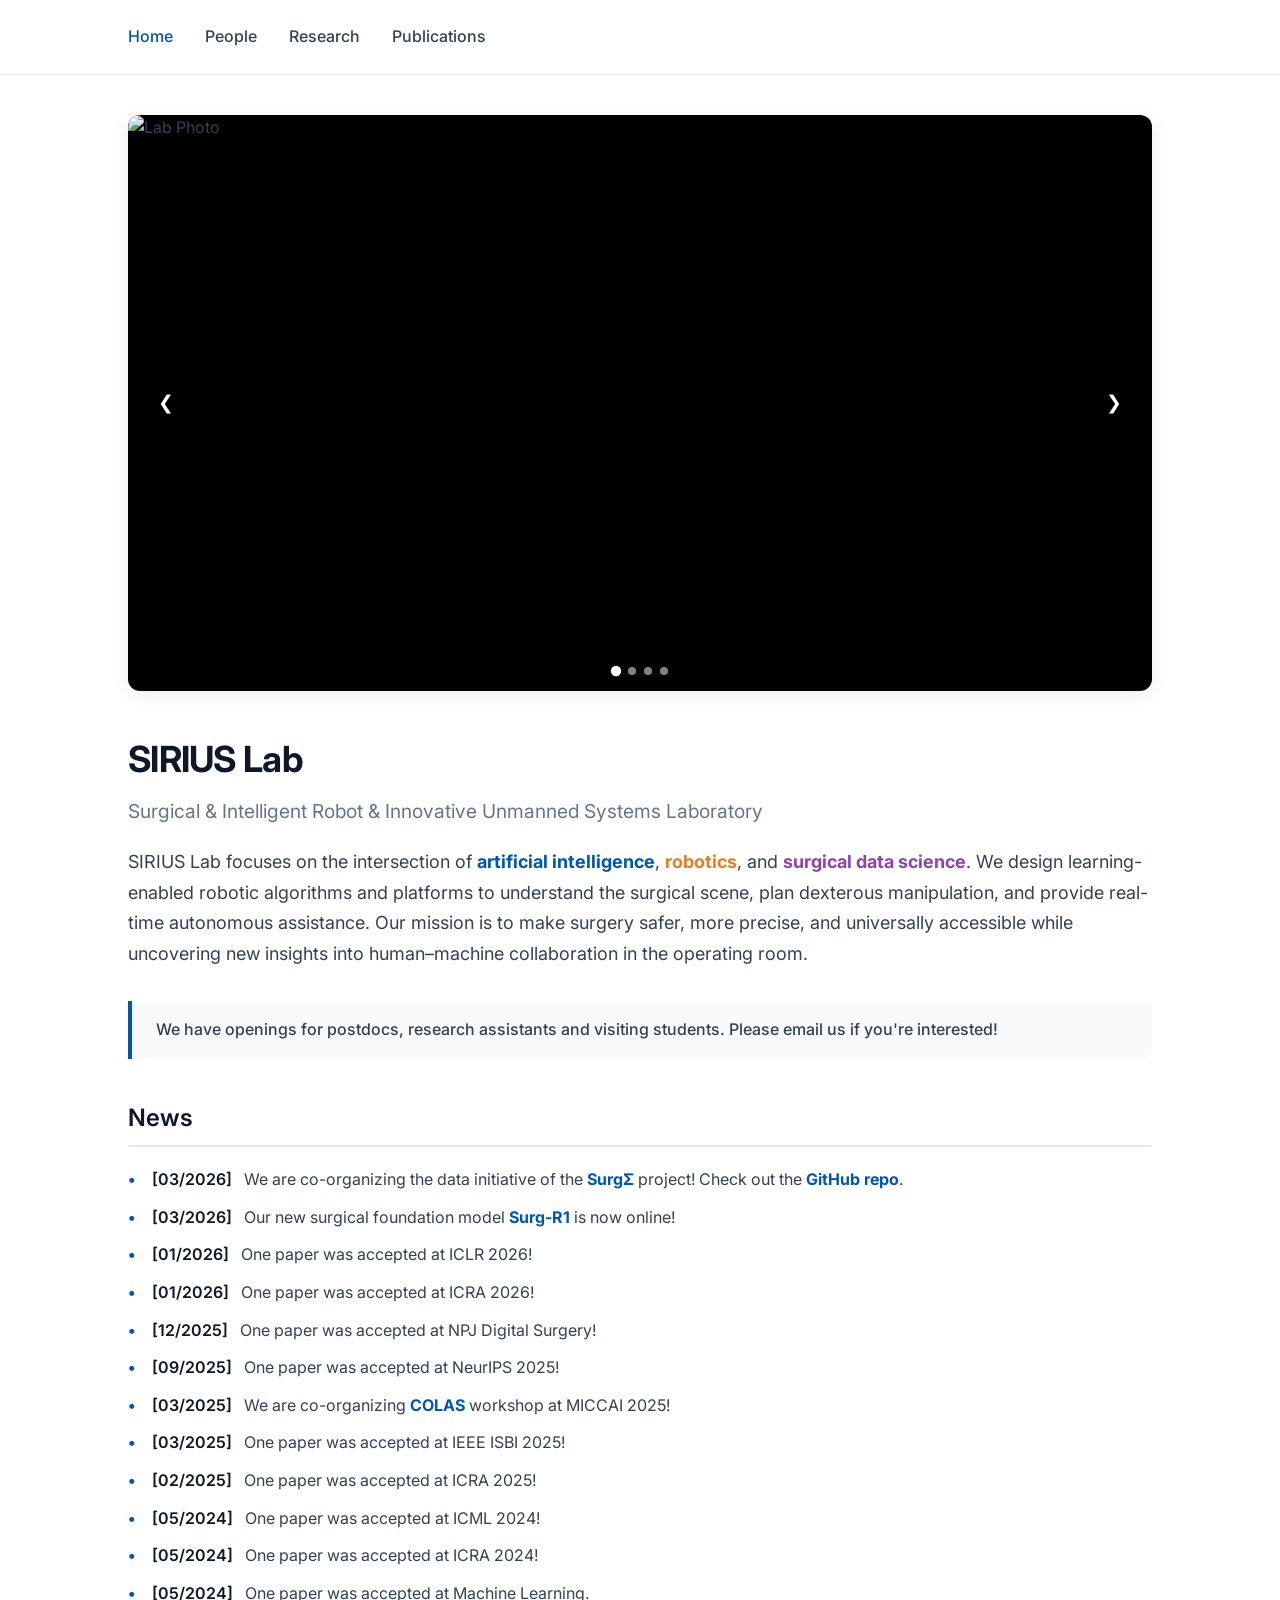
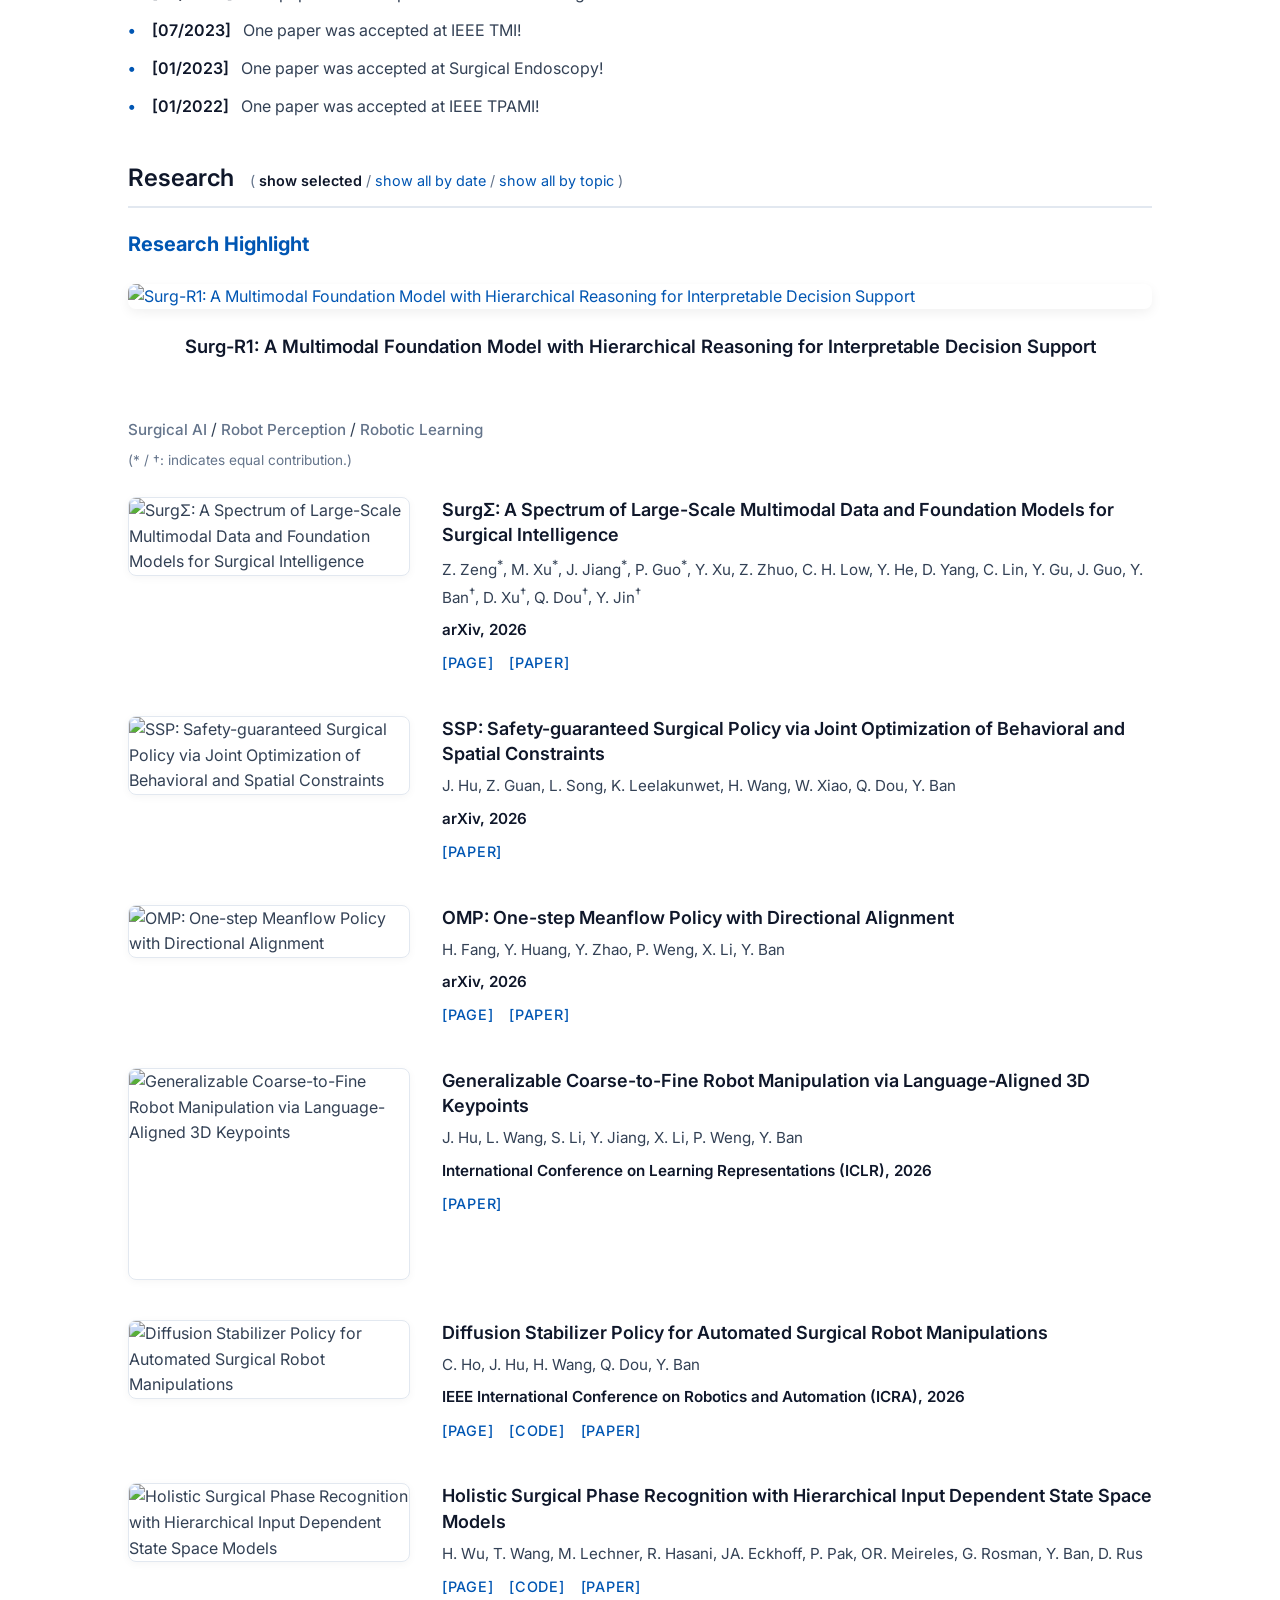
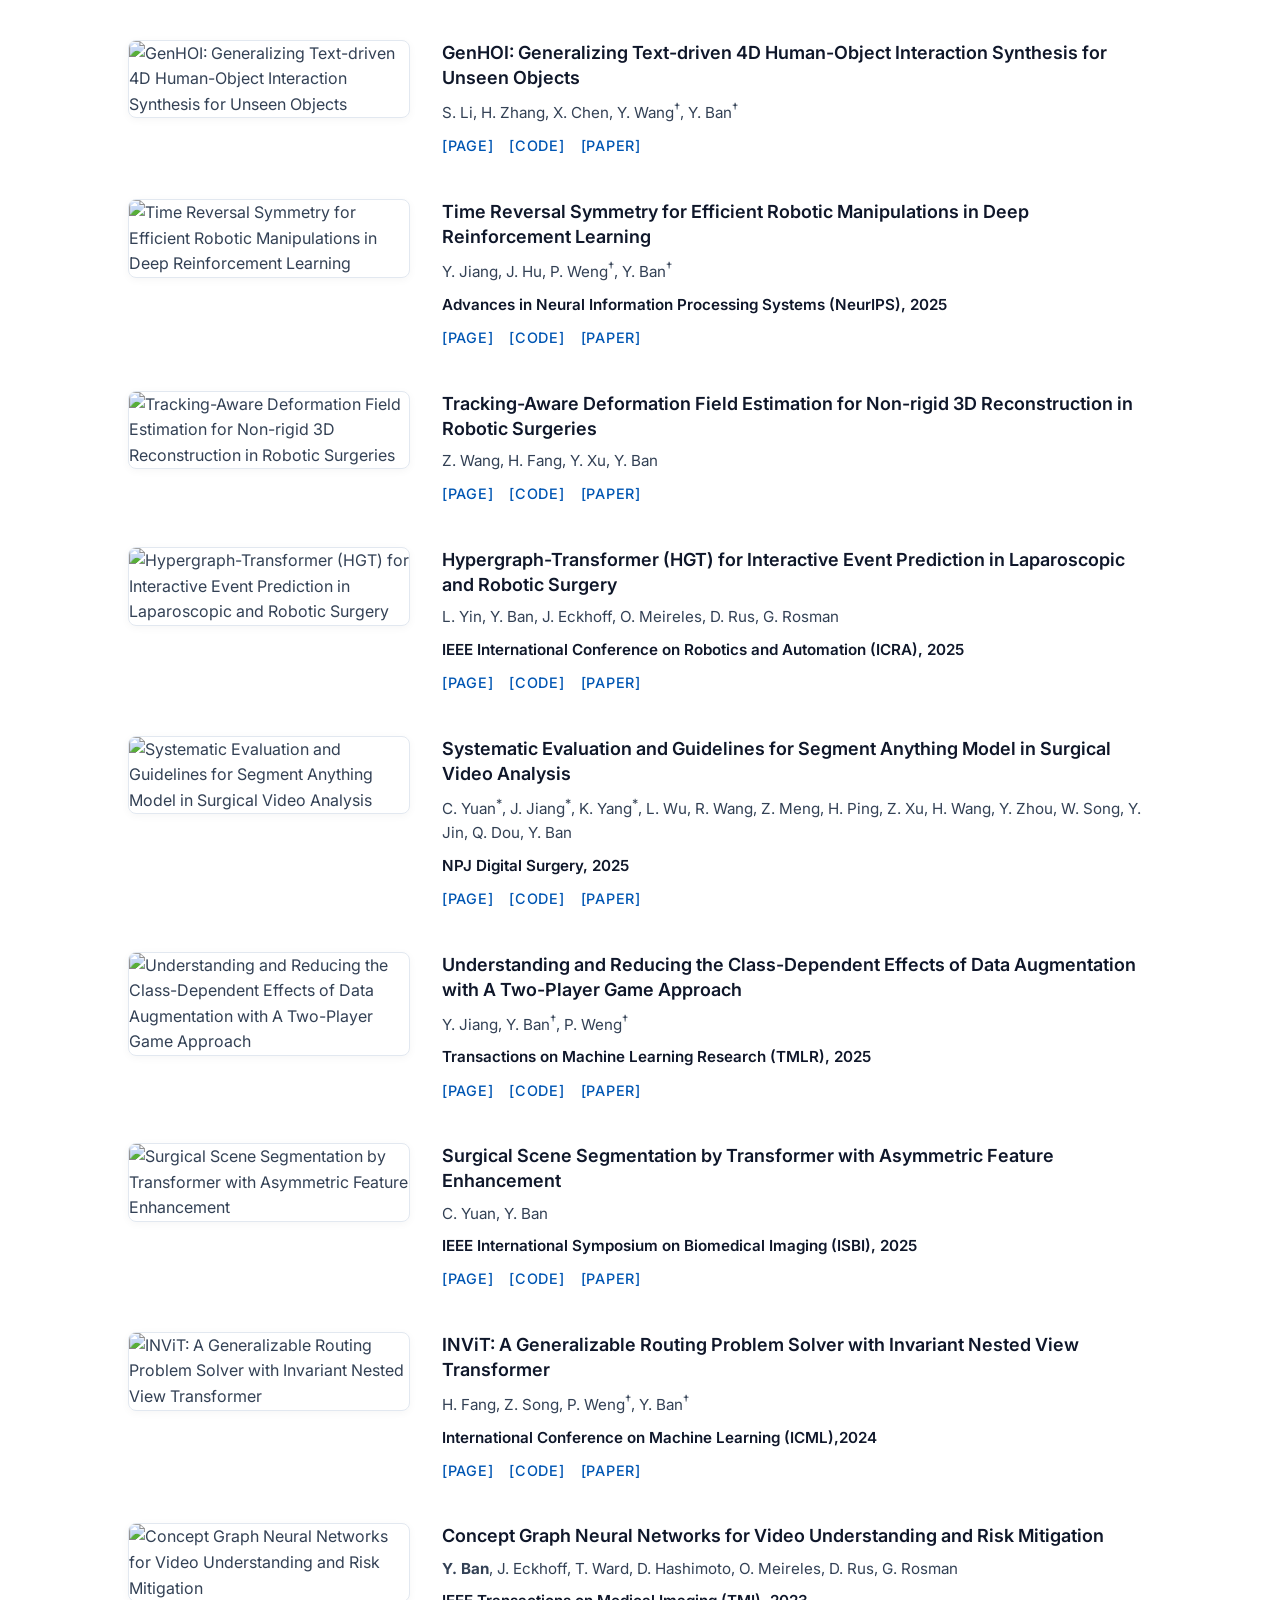
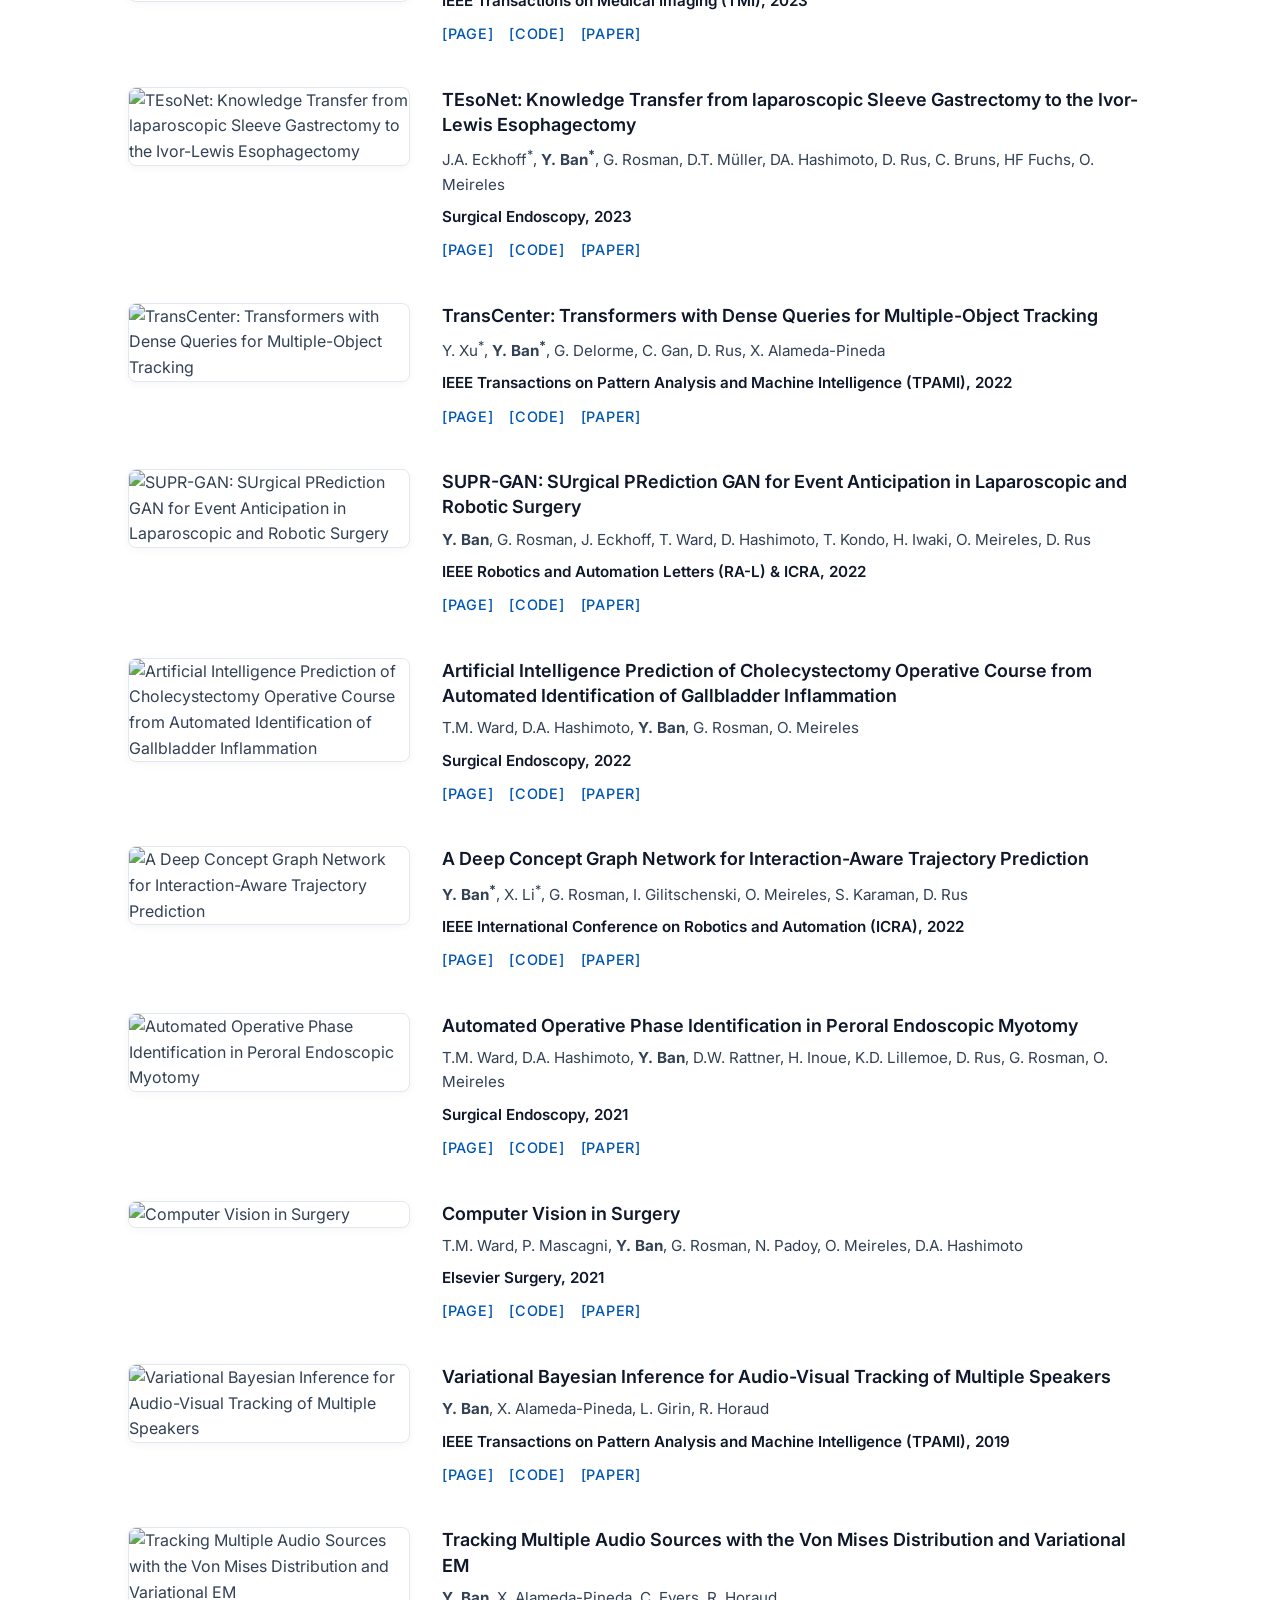
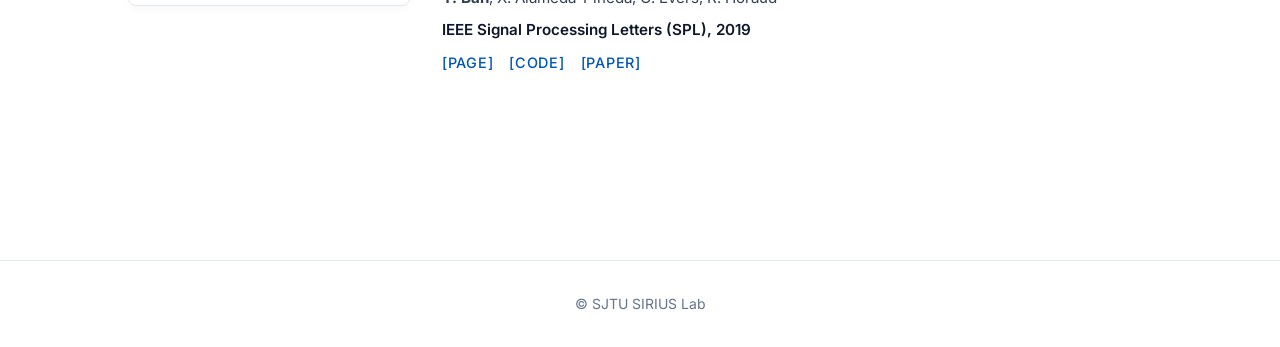
==== index.html @ ae8a336f "Make research page more mobile-friendly Made-with: Cursor" ====
<!doctype html>
<html lang="en">

<head>
  <meta charset="UTF-8" />
  <title>SIRIUS Lab website</title>
  <meta name="viewport" content="width=device-width, initial-scale=1.0" />
  <link rel="icon" type="image/png" href="images/lab_logo.png" />
  <link rel="stylesheet" href="styles.css" />
</head>

<body>
  <nav>
    <div class="nav-container">
      <a href="index.html" class="active">Home</a>
      <a href="people.html">People</a>
      <a href="index.html#research">Research</a>
      <a href="publications.html">Publications</a>
    </div>
  </nav>
  <div class="container" id="home">
    <div class="photo-player">
      <img id="carousel-img" src="images/photo_gallery/lab_photo.png" alt="Lab Photo" />
      <button class="carousel-btn prev" onclick="prevPhoto()" aria-label="Previous photo">&#10094;</button>
      <button class="carousel-btn next" onclick="nextPhoto(true)" aria-label="Next photo">&#10095;</button>
      <div class="carousel-dots" id="carousel-dots"></div>
    </div>
    <h1>SIRIUS Lab</h1>
    <h2 style="margin-top: 0; border: none; font-size: 1.2rem; color: var(--text-muted); font-weight: 400; padding-bottom: 0;">Surgical & Intelligent Robot & Innovative Unmanned Systems Laboratory</h2>
    <div class="lab-desc">
      SIRIUS Lab focuses on the intersection of <b style="color:var(--primary-color);">artificial intelligence</b>, <b
        style="color:#e67e22;">robotics</b>, and <b style="color:#8e44ad;">surgical data science</b>. We design
      learning-enabled robotic algorithms and platforms to understand the surgical scene, plan dexterous manipulation,
      and provide real-time autonomous assistance. Our mission is to make surgery safer, more precise, and universally
      accessible while uncovering new insights into human–machine collaboration in the operating room.
    </div>
    <div class="hiring">
      We have openings for postdocs, research assistants and visiting students. Please email us if you're interested!
    </div>

    <div class="section">
      <h2>News</h2>
      <ul class="news-list">
        <li><span class="highlight">[03/2026]</span> We are co-organizing the data initiative of the <a href="https://surgsigma.github.io" target="_blank" style="font-weight: bold;">SurgΣ</a> project! Check out the <a href="https://github.com/SurgSigma/SurgSigma" target="_blank" style="font-weight: bold;">GitHub repo</a>.</li>
        <li><span class="highlight">[03/2026]</span> Our new surgical foundation model <a href="https://jianjiang1995.github.io/Surg-R1/" target="_blank" style="font-weight: bold;">Surg-R1</a> is now online!</li>
        <li><span class="highlight">[01/2026]</span> One paper was accepted at ICLR 2026!</li>
        <li><span class="highlight">[01/2026]</span> One paper was accepted at ICRA 2026!</li>
        <li><span class="highlight">[12/2025]</span> One paper was accepted at NPJ Digital Surgery!</li>
        <li><span class="highlight">[09/2025]</span> One paper was accepted at NeurIPS 2025!</li>
        <li><span class="highlight">[03/2025]</span> We are co-organizing <a
            href="https://sites.google.com/view/miccai-2025-colas/home" target="_blank"
            style="font-weight: bold;">COLAS</a> workshop at MICCAI 2025!</li>
        <li><span class="highlight">[03/2025]</span> One paper was accepted at IEEE ISBI 2025!</li>
        <li><span class="highlight">[02/2025]</span> One paper was accepted at ICRA 2025!</li>
        <li><span class="highlight">[05/2024]</span> One paper was accepted at ICML 2024!</li>
        <li><span class="highlight">[05/2024]</span> One paper was accepted at ICRA 2024!</li>
        <li><span class="highlight">[05/2024]</span> One paper was accepted at Machine Learning.</li>
        <li><span class="highlight">[07/2023]</span> One paper was accepted at IEEE TMI!</li>
        <li><span class="highlight">[01/2023]</span> One paper was accepted at Surgical Endoscopy!</li>
        <li><span class="highlight">[01/2022]</span> One paper was accepted at IEEE TPAMI!</li>
      </ul>
    </div>

    <div class="section">
      <h2 id="research">Research <span class="research-filters" style="font-size: 0.6em; font-weight: 400; color: var(--text-muted); margin-left: 10px;">( <span id="show-selected"
            style="color: var(--text-heading); font-weight: 600; cursor: pointer;">show selected</span> / <span id="show-by-date"
            style="color: var(--primary-color); cursor: pointer;">show all by date</span> / <span id="show-by-topic"
            style="color: var(--primary-color); cursor: pointer;">show all by topic</span> )</span></h2>
      
      <div class="research-highlight" style="margin-bottom: 3.5rem;">
        <h3 style="font-size: 1.25rem; color: var(--primary-color); margin-bottom: 1.5rem;">
          Research Highlight
        </h3>
        <a href="https://jianjiang1995.github.io/Surg-R1/" target="_blank" style="display: block; text-decoration: none;">
          <img src="images/publications/SurgR1.png" alt="Surg-R1: A Multimodal Foundation Model with Hierarchical Reasoning for Interpretable Decision Support" style="width: 100%; height: auto; border-radius: 8px; box-shadow: 0 4px 12px rgba(0,0,0,0.06); margin-bottom: 1.5rem; display: block; transition: transform 0.2s ease, box-shadow 0.2s ease;" onmouseover="this.style.transform='translateY(-2px)'; this.style.boxShadow='0 6px 16px rgba(0,0,0,0.1)';" onmouseout="this.style.transform='translateY(0)'; this.style.boxShadow='0 4px 12px rgba(0,0,0,0.06)';">
          <div style="text-align: center; font-weight: 600; color: var(--text-heading); font-size: 1.15rem; line-height: 1.5; text-decoration: underline; text-decoration-color: transparent; transition: text-decoration-color 0.2s ease;" onmouseover="this.style.textDecorationColor='var(--text-heading)'" onmouseout="this.style.textDecorationColor='transparent'">
            Surg-R1: A Multimodal Foundation Model with Hierarchical Reasoning for Interpretable Decision Support
          </div>
        </a>
      </div>

      <div style="margin-bottom: 1.5rem;">
        <span class="topics" data-topic="surgical-ai">Surgical AI</span> /
        <span class="topics" data-topic="robot-perception">Robot Perception</span> /
        <span class="topics" data-topic="robotic-learning">Robotic Learning</span>
        <br>
        <span style="color: var(--text-muted); font-size: 0.85rem; margin-top: 0.5rem; display: inline-block;">(* / †: indicates equal contribution.)</span>
      </div>
      <div id="publications-container">
        <div class="publication-item" data-topics="surgical-ai" data-date="2026">
          <img class="publication-img" src="images/publications/surgicalsigma.png"
            alt="SurgΣ: A Spectrum of Large-Scale Multimodal Data and Foundation Models for Surgical Intelligence">
          <div class="publication-info">
            <div class="pub-title">
              SurgΣ: A Spectrum of Large-Scale Multimodal Data and Foundation Models for Surgical Intelligence
            </div>
            <div class="pub-authors">
              Z. Zeng<sup>*</sup>, M. Xu<sup>*</sup>, J. Jiang<sup>*</sup>, P. Guo<sup>*</sup>, Y. Xu, Z. Zhuo, C. H. Low, Y. He, D. Yang, C. Lin, Y. Gu, J. Guo, Y. Ban<sup>†</sup>, D. Xu<sup>†</sup>, Q. Dou<sup>†</sup>, Y. Jin<sup>†</sup>
            </div>
            <div class="pub-links">
              <span class="pub-venue">arXiv, 2026</span>
              <a href="https://surgsigma.github.io" target="_blank">[page]</a><a href="https://arxiv.org/abs/2603.16822" target="_blank">[paper]</a>
            </div>
          </div>
        </div>
        <div class="publication-item" data-topics="robotic-learning surgical-ai" data-date="2026">
          <img class="publication-img" src="images/publications/ssp.gif"
            alt="SSP: Safety-guaranteed Surgical Policy via Joint Optimization of Behavioral and Spatial Constraints">
          <div class="publication-info">
            <div class="pub-title">
              SSP: Safety-guaranteed Surgical Policy via Joint Optimization of Behavioral and Spatial Constraints
            </div>
            <div class="pub-authors">
              J. Hu, Z. Guan, L. Song, K. Leelakunwet, H. Wang, W. Xiao, Q. Dou, Y. Ban
            </div>
            <div class="pub-links">
              <span class="pub-venue">arXiv, 2026</span>
              <a href="https://arxiv.org/abs/2603.07032" target="_blank">[paper]</a>
            </div>
          </div>
        </div>
        <div class="publication-item" data-topics="robotic-learning" data-date="2026">
          <img class="publication-img" src="images/publications/omp.png"
            alt="OMP: One-step Meanflow Policy with Directional Alignment">
          <div class="publication-info">
            <div class="pub-title">
              OMP: One-step Meanflow Policy with Directional Alignment
            </div>
            <div class="pub-authors">
              H. Fang, Y. Huang, Y. Zhao, P. Weng, X. Li, Y. Ban
            </div>
            <div class="pub-links">
              <span class="pub-venue">arXiv, 2026</span>
              <a href="https://kasumigaoka-utaha.github.io/OMP_web/" target="_blank">[page]</a><a href="https://arxiv.org/abs/2512.19347" target="_blank">[paper]</a>
            </div>
          </div>
        </div>
        <div class="publication-item" data-topics="robotic-learning" data-date="2026">
          <img class="publication-img" src="images/publications/clap.jpg" style="object-fit: cover; aspect-ratio: 4/3;"
            alt="Generalizable Coarse-to-Fine Robot Manipulation via Language-Aligned 3D Keypoints">
          <div class="publication-info">
            <div class="pub-title">
              Generalizable Coarse-to-Fine Robot Manipulation via Language-Aligned 3D Keypoints
            </div>
            <div class="pub-authors">
              J. Hu, L. Wang, S. Li, Y. Jiang, X. Li, P. Weng, Y. Ban
            </div>
            <div class="pub-links">
              <span class="pub-venue">International Conference on Learning Representations (ICLR), 2026</span>
              <a href="https://arxiv.org/abs/2509.23575" target="_blank">[paper]</a>
            </div>
          </div>
        </div>
        <div class="publication-item" data-topics="surgical-ai" data-date="2023">
          <img class="publication-img" src="images/publications/tmi2023.jpg"
            alt="Concept Graph Neural Networks for Video Understanding and Risk Mitigation">
          <div class="publication-info">
            <div class="pub-title">
              Concept Graph Neural Networks for Video Understanding and Risk Mitigation
            </div>
            <div class="pub-authors">
              <b>Y. Ban</b>, J. Eckhoff, T. Ward, D. Hashimoto, O. Meireles, D. Rus, G. Rosman
            </div>
            <div class="pub-links">
              <span class="pub-venue">IEEE Transactions on Medical Imaging (TMI), 2023</span>
              <a href="#">[page]</a><a href="#">[code]</a><a href="#">[paper]</a>
            </div>
          </div>
        </div>
        <div class="publication-item" data-topics="surgical-ai" data-date="2023">
          <img class="publication-img" src="images/publications/surgend2023.jpg"
            alt="TEsoNet: Knowledge Transfer from laparoscopic Sleeve Gastrectomy to the Ivor-Lewis Esophagectomy">
          <div class="publication-info">
            <div class="pub-title">
              TEsoNet: Knowledge Transfer from laparoscopic Sleeve Gastrectomy to the Ivor-Lewis Esophagectomy
            </div>
            <div class="pub-authors">
              J.A. Eckhoff<sup>*</sup>, <b>Y. Ban<sup>*</sup></b>, G. Rosman, D.T. Müller, DA. Hashimoto, D. Rus, C.
              Bruns, HF Fuchs, O. Meireles
            </div>
            <div class="pub-links">
              <span class="pub-venue">Surgical Endoscopy, 2023</span>
              <a href="#">[page]</a><a href="#">[code]</a><a href="#">[paper]</a>
            </div>
          </div>
        </div>
        <div class="publication-item" data-topics="robot-perception" data-date="2022">
          <img class="publication-img" src="images/publications/tpami2022.jpg"
            alt="TransCenter: Transformers with Dense Queries for Multiple-Object Tracking">
          <div class="publication-info">
            <div class="pub-title">
              TransCenter: Transformers with Dense Queries for Multiple-Object Tracking
            </div>
            <div class="pub-authors">
              Y. Xu<sup>*</sup>, <b>Y. Ban<sup>*</sup></b>, G. Delorme, C. Gan, D. Rus, X. Alameda-Pineda
            </div>
            <div class="pub-links">
              <span class="pub-venue">IEEE Transactions on Pattern Analysis and Machine Intelligence (TPAMI),
                2022</span>
              <a href="#">[page]</a><a href="#">[code]</a><a href="#">[paper]</a>
            </div>
          </div>
        </div>
        <div class="publication-item" data-topics="surgical-ai robotic-learning" data-date="2022">
          <img class="publication-img" src="images/publications/ral2022.jpg"
            alt="SUPR-GAN: SUrgical PRediction GAN for Event Anticipation in Laparoscopic and Robotic Surgery">
          <div class="publication-info">
            <div class="pub-title">
              SUPR-GAN: SUrgical PRediction GAN for Event Anticipation in Laparoscopic and Robotic Surgery
            </div>
            <div class="pub-authors">
              <b>Y. Ban</b>, G. Rosman, J. Eckhoff, T. Ward, D. Hashimoto, T. Kondo, H. Iwaki, O. Meireles, D. Rus
            </div>
            <div class="pub-links">
              <span class="pub-venue">IEEE Robotics and Automation Letters (RA-L) & ICRA, 2022</span>
              <a href="#">[page]</a><a href="#">[code]</a><a href="#">[paper]</a>
            </div>
          </div>
        </div>
        <div class="publication-item" data-topics="surgical-ai" data-date="2022">
          <img class="publication-img" src="images/publications/surgend2022.webp"
            alt="Artificial Intelligence Prediction of Cholecystectomy Operative Course from Automated Identification of Gallbladder Inflammation">
          <div class="publication-info">
            <div class="pub-title">
              Artificial Intelligence Prediction of Cholecystectomy Operative Course from Automated Identification of
              Gallbladder Inflammation
            </div>
            <div class="pub-authors">
              T.M. Ward, D.A. Hashimoto, <b>Y. Ban</b>, G. Rosman, O. Meireles
            </div>
            <div class="pub-links">
              <span class="pub-venue">Surgical Endoscopy, 2022</span>
              <a href="#">[page]</a><a href="#">[code]</a><a href="#">[paper]</a>
            </div>
          </div>
        </div>
        <div class="publication-item" data-topics="surgical-ai" data-date="2021">
          <img class="publication-img" src="images/publications/surgend2021.jpg"
            alt="Automated Operative Phase Identification in Peroral Endoscopic Myotomy">
          <div class="publication-info">
            <div class="pub-title">
              Automated Operative Phase Identification in Peroral Endoscopic Myotomy
            </div>
            <div class="pub-authors">
              T.M. Ward, D.A. Hashimoto, <b>Y. Ban</b>, D.W. Rattner, H. Inoue, K.D. Lillemoe, D. Rus, G. Rosman, O.
              Meireles
            </div>
            <div class="pub-links">
              <span class="pub-venue">Surgical Endoscopy, 2021</span>
              <a href="#">[page]</a><a href="#">[code]</a><a href="#">[paper]</a>
            </div>
          </div>
        </div>
        <div class="publication-item" data-topics="surgical-ai" data-date="2021">
          <img class="publication-img" src="images/publications/surgery2021.jpg" alt="Computer Vision in Surgery">
          <div class="publication-info">
            <div class="pub-title">
              Computer Vision in Surgery
            </div>
            <div class="pub-authors">
              T.M. Ward, P. Mascagni, <b>Y. Ban</b>, G. Rosman, N. Padoy, O. Meireles, D.A. Hashimoto
            </div>
            <div class="pub-links">
              <span class="pub-venue">Elsevier Surgery, 2021</span>
              <a href="#">[page]</a><a href="#">[code]</a><a href="#">[paper]</a>
            </div>
          </div>
        </div>
        <div class="publication-item" data-topics="robot-perception" data-date="2019">
          <img class="publication-img" src="images/publications/tpami2019.png"
            alt="Variational Bayesian Inference for Audio-Visual Tracking of Multiple Speakers">
          <div class="publication-info">
            <div class="pub-title">
              Variational Bayesian Inference for Audio-Visual Tracking of Multiple Speakers
            </div>
            <div class="pub-authors">
              <b>Y. Ban</b>, X. Alameda-Pineda, L. Girin, R. Horaud
            </div>
            <div class="pub-links">
              <span class="pub-venue">IEEE Transactions on Pattern Analysis and Machine Intelligence (TPAMI),
                2019</span>
              <a href="#">[page]</a><a href="#">[code]</a><a href="#">[paper]</a>
            </div>
          </div>
        </div>
        <div class="publication-item" data-topics="robot-perception" data-date="2019">
          <img class="publication-img" src="images/publications/spl2019.png"
            alt="Tracking Multiple Audio Sources with the Von Mises Distribution and Variational EM">
          <div class="publication-info">
            <div class="pub-title">
              Tracking Multiple Audio Sources with the Von Mises Distribution and Variational EM
            </div>
            <div class="pub-authors">
              <b>Y. Ban</b>, X. Alameda-Pineda, C. Evers, R. Horaud
            </div>
            <div class="pub-links">
              <span class="pub-venue">IEEE Signal Processing Letters (SPL), 2019</span>
              <a href="#">[page]</a><a href="#">[code]</a><a href="#">[paper]</a>
            </div>
          </div>
        </div>
        <div class="publication-item" data-topics="robot-perception" data-date="2022">
          <img class="publication-img" src="images/publications/icra2022.jpg"
            alt="A Deep Concept Graph Network for Interaction-Aware Trajectory Prediction">
          <div class="publication-info">
            <div class="pub-title">
              A Deep Concept Graph Network for Interaction-Aware Trajectory Prediction
            </div>
            <div class="pub-authors">
              <b>Y. Ban<sup>*</sup></b>, X. Li<sup>*</sup>, G. Rosman, I. Gilitschenski, O. Meireles, S. Karaman, D. Rus
            </div>
            <div class="pub-links">
              <span class="pub-venue">IEEE International Conference on Robotics and Automation (ICRA), 2022</span>
              <a href="#">[page]</a><a href="#">[code]</a><a href="#">[paper]</a>
            </div>
          </div>
        </div>
        <!-- 2025 Publications -->
        <div class="publication-item" data-topics="HOI-Synthesis" data-date="2025">
          <img class="publication-img" src="images/publications/HID-SSM.png"
            alt="Holistic Surgical Phase Recognition with Hierarchical Input Dependent State Space Models">
          <div class="publication-info">
            <div class="pub-title">Holistic Surgical Phase Recognition with Hierarchical Input Dependent State Space
              Models</div>
            <div class="pub-authors">H. Wu, T. Wang, M. Lechner, R. Hasani, JA. Eckhoff,
              P. Pak, OR. Meireles, G. Rosman, Y. Ban, D. Rus</div>
            <div class="pub-links">
              <span class="pub-venue"></span>
              <a href="https://william-hywu.github.io/HID-SSM/">[page]</a><a
                href="https://github.com/William-HYWu/Hierarchical-Input-Dependent-State-Space-Model">[code]</a><a
                href="https://arxiv.org/abs/2506.21330">[paper]</a>
            </div>
          </div>
        </div>
        <div class="publication-item" data-topics="HOI-Synthesis" data-date="2025">
          <img class="publication-img" src="images/publications/longvideo.gif"
            alt="GenHOI: Generalizing Text-driven 4D Human-Object Interaction Synthesis for Unseen Objects">
          <div class="publication-info">
            <div class="pub-title">GenHOI: Generalizing Text-driven 4D Human-Object Interaction Synthesis for Unseen
              Objects</div>
            <div class="pub-authors">S. Li, H. Zhang, X. Chen, Y. Wang<sup>†</sup>, Y. Ban<sup>†</sup></div>
            <div class="pub-links">
              <span class="pub-venue"></span>
              <a href="https://etach-qs.github.io/GenHOI_project/">[page]</a><a
                href="https://github.com/etach-qs/GenHOI">[code]</a><a
                href="https://arxiv.org/abs/2506.15483">[paper]</a>
            </div>
          </div>
        </div>
        <div class="publication-item" data-topics="robotic-learning" data-date="2025">
          <img class="publication-img" src="images/publications/time_reversal.gif"
            alt="Time Reversal Symmetry for Efficient Robotic Manipulations in Deep Reinforcement Learning">
          <div class="publication-info">
            <div class="pub-title">Time Reversal Symmetry for Efficient Robotic Manipulations in Deep Reinforcement
              Learning</div>
            <div class="pub-authors">Y. Jiang, J. Hu, P. Weng<sup>†</sup>, Y. Ban<sup>†</sup></div>
            <div class="pub-links">
              <span class="pub-venue">Advances in Neural Information Processing Systems (NeurIPS), 2025</span>
              <a href="#">[page]</a><a href="#">[code]</a><a href="https://arxiv.org/abs/2505.13925">[paper]</a>
            </div>
          </div>
        </div>
        <!--
        <div class="publication-item" data-topics="surgical-ai" data-date="2025">
          <img class="publication-img" src="images/publications/temporal_asymetry.png"
            alt="Temporal Propagation of Asymmetric Feature Pyramid for Surgical Scene Segmentation">
          <div class="publication-info">
            <div class="pub-title">Temporal Propagation of Asymmetric Feature Pyramid for Surgical Scene Segmentation
            </div>
            <div class="pub-authors">C. Yuan, Y. Ban</div>
            <div class="pub-links">
              <span class="pub-venue"></span>
              <a href="#">[page]</a><a href="#">[code]</a><a href="#">[paper]</a>
            </div>
          </div>
        </div>
        -->

        <div class="publication-item" data-topics="robot-perception" data-date="2025">
          <img class="publication-img" src="images/publications/3d_deform.gif"
            alt="Tracking-Aware Deformation Field Estimation for Non-rigid 3D Reconstruction in Robotic Surgeries">
          <div class="publication-info">
            <div class="pub-title">Tracking-Aware Deformation Field Estimation for Non-rigid 3D Reconstruction in
              Robotic Surgeries</div>
            <div class="pub-authors">Z. Wang, H. Fang, Y. Xu, Y. Ban</div>
            <div class="pub-links">
              <span class="pub-venue"></span>
              <a href="#">[page]</a><a href="#">[code]</a><a href="#">[paper]</a>
            </div>
          </div>
        </div>
        <div class="publication-item" data-topics="robotic-learning" data-date="2026">
          <img class="publication-img" src="images/publications/dsp_policy.gif"
            alt="Diffusion Stabilizer Policy for Automated Surgical Robot Manipulations">
          <div class="publication-info">
            <div class="pub-title">Diffusion Stabilizer Policy for Automated Surgical Robot Manipulations</div>
            <div class="pub-authors">C. Ho, J. Hu, H. Wang, Q. Dou, Y. Ban</div>
            <div class="pub-links">
              <span class="pub-venue">IEEE International Conference on Robotics and Automation (ICRA), 2026</span>
              <a href="#">[page]</a><a href="#">[code]</a><a href="#">[paper]</a>
            </div>
          </div>
        </div>
        <div class="publication-item" data-topics="surgical-ai" data-date="2025">
          <img class="publication-img" src="images/publications/hyper_prediction.png"
            alt="Hypergraph-Transformer (HGT) for Interactive Event Prediction in Laparoscopic and Robotic Surgery">
          <div class="publication-info">
            <div class="pub-title">Hypergraph-Transformer (HGT) for Interactive Event Prediction in Laparoscopic and
              Robotic Surgery</div>
            <div class="pub-authors">L. Yin, Y. Ban, J. Eckhoff, O. Meireles, D. Rus, G. Rosman</div>
            <div class="pub-links">
              <span class="pub-venue">IEEE International Conference on Robotics and Automation (ICRA), 2025</span>
              <a href="#">[page]</a><a href="#">[code]</a><a href="#">[paper]</a>
            </div>
          </div>
        </div>
        <!-- 2024 Publications -->
        <div class="publication-item" data-topics="surgical-ai" data-date="2025">
          <img class="publication-img" src="images/publications/sam2.jpg"
            alt="Systematic Evaluation and Guidelines for Segment Anything Model in Surgical Video Analysis">
          <div class="publication-info">
            <div class="pub-title">Systematic Evaluation and Guidelines for Segment Anything Model in Surgical Video Analysis</div>
            <div class="pub-authors">C. Yuan<sup>*</sup>, J. Jiang<sup>*</sup>, K. Yang<sup>*</sup>, L. Wu, R. Wang, Z.
              Meng, H. Ping, Z. Xu, H. Wang, Y. Zhou, W. Song, Y. Jin, Q. Dou, Y. Ban</div>
            <div class="pub-links">
              <span class="pub-venue">NPJ Digital Surgery, 2025</span>
              <a href="#">[page]</a><a href="#">[code]</a><a href="https://arxiv.org/abs/2501.00525">[paper]</a>
            </div>
          </div>
        </div>
        <div class="publication-item" data-topics="robotic-learning" data-date="2025">
          <img class="publication-img" src="images/publications/two_player.png"
            alt="Understanding and Reducing the Class-Dependent Effects of Data Augmentation with A Two-Player Game Approach">
          <div class="publication-info">
            <div class="pub-title">Understanding and Reducing the Class-Dependent Effects of Data Augmentation with A
              Two-Player Game Approach</div>
            <div class="pub-authors">Y. Jiang, Y. Ban<sup>†</sup>, P. Weng<sup>†</sup></div>
            <div class="pub-links">
              <span class="pub-venue">Transactions on Machine Learning Research (TMLR), 2025</span>
              <a href="https://jyp9961.github.io/CLAM_project_page/">[page]</a><a
                href="https://github.com/jyp9961/CLAM">[code]</a><a href="https://arxiv.org/abs/2407.03146">[paper]</a>
            </div>
          </div>
        </div>
        <div class="publication-item" data-topics="surgical-ai" data-date="2025">
          <img class="publication-img" src="images/publications/isbi25.png"
            alt="Surgical Scene Segmentation by Transformer with Asymmetric Feature Enhancement">
          <div class="publication-info">
            <div class="pub-title">Surgical Scene Segmentation by Transformer with Asymmetric Feature Enhancement</div>
            <div class="pub-authors">C. Yuan, Y. Ban</div>
            <div class="pub-links">
              <span class="pub-venue">IEEE International Symposium on Biomedical Imaging (ISBI), 2025</span>
              <a href="#">[page]</a><a href="#">[code]</a><a href="#">[paper]</a>
            </div>
          </div>
        </div>
        <div class="publication-item" data-topics="robot-perception" data-date="2024">
          <img class="publication-img" src="images/publications/icml2024.jpg"
            alt="INViT: A Generalizable Routing Problem Solver with Invariant Nested View Transformer">
          <div class="publication-info">
            <div class="pub-title">INViT: A Generalizable Routing Problem Solver with Invariant Nested View Transformer
            </div>
            <div class="pub-authors">H. Fang, Z. Song, P. Weng<sup>†</sup>, Y. Ban<sup>†</sup></div>
            <div class="pub-links">
              <span class="pub-venue">International Conference on Machine Learning (ICML),2024</span>
              <a href="#">[page]</a><a href="#">[code]</a><a href="#">[paper]</a>
            </div>
          </div>
        </div>
      </div>
    </div>
  </div>
  <footer>
    © SJTU SIRIUS Lab
  </footer>
  <script>
    // List your image paths here
    const photos = [
      "images/photo_gallery/lab_photo.png",
      "images/photo_gallery/group_20250809.jpg",
      "images/photo_gallery/CLAP-rolling.jpg",
      "images/photo_gallery/surgicalsigma.png"
    ];
    let currentPhoto = 0;
    let carouselInterval;

    function renderDots() {
      const dotsContainer = document.getElementById('carousel-dots');
      dotsContainer.innerHTML = '';
      photos.forEach((_, idx) => {
        const dot = document.createElement('div');
        dot.className = `dot ${idx === currentPhoto ? 'active' : ''}`;
        dot.onclick = () => {
          resetInterval();
          showPhoto(idx);
        };
        dotsContainer.appendChild(dot);
      });
    }

    function updateDots() {
      const dots = document.querySelectorAll('.dot');
      dots.forEach((dot, idx) => {
        dot.className = `dot ${idx === currentPhoto ? 'active' : ''}`;
      });
    }

    function showPhoto(idx) {
      const img = document.getElementById('carousel-img');
      img.style.opacity = 0;
      setTimeout(() => {
        currentPhoto = (idx + photos.length) % photos.length;
        img.src = photos[currentPhoto];
        img.style.opacity = 1;
        updateDots();
      }, 300); // Faster transition
    }

    function nextPhoto(manual = false) {
      if (manual) resetInterval();
      showPhoto(currentPhoto + 1);
    }

    function prevPhoto() {
      resetInterval();
      showPhoto(currentPhoto - 1);
    }

    function resetInterval() {
      clearInterval(carouselInterval);
      carouselInterval = setInterval(() => nextPhoto(false), 5000);
    }

    // Initialize and auto-play
    document.addEventListener("DOMContentLoaded", function () {
      // Set initial opacity to 1
      const img = document.getElementById('carousel-img');
      img.style.opacity = 1;
      renderDots();
      
      carouselInterval = setInterval(() => nextPhoto(false), 5000);

      // Publication filtering functionality
      const showSelected = document.getElementById('show-selected');
      const showByDate = document.getElementById('show-by-date');
      const showByTopic = document.getElementById('show-by-topic');
      const topics = document.querySelectorAll('.topics');
      const publications = document.querySelectorAll('.publication-item');
      let activeTopics = new Set();

      // Topic click handler
      topics.forEach(topic => {
        topic.addEventListener('click', () => {
          const topicName = topic.dataset.topic;
          if (activeTopics.has(topicName)) {
            activeTopics.delete(topicName);
            topic.style.color = 'var(--text-muted)';
          } else {
            activeTopics.add(topicName);
            topic.style.color = 'var(--primary-color)';
          }
          filterPublications();
        });
      });

      // Filter buttons click handlers
      showSelected.addEventListener('click', () => {
        showSelected.style.color = 'var(--text-heading)';
        showSelected.style.fontWeight = '600';
        showByDate.style.color = 'var(--primary-color)';
        showByDate.style.fontWeight = '400';
        showByTopic.style.color = 'var(--primary-color)';
        showByTopic.style.fontWeight = '400';
        filterPublications();
      });

      showByDate.addEventListener('click', () => {
        showSelected.style.color = 'var(--primary-color)';
        showSelected.style.fontWeight = '400';
        showByDate.style.color = 'var(--text-heading)';
        showByDate.style.fontWeight = '600';
        showByTopic.style.color = 'var(--primary-color)';
        showByTopic.style.fontWeight = '400';
        sortByDate();
      });

      showByTopic.addEventListener('click', () => {
        showSelected.style.color = 'var(--primary-color)';
        showSelected.style.fontWeight = '400';
        showByDate.style.color = 'var(--primary-color)';
        showByDate.style.fontWeight = '400';
        showByTopic.style.color = 'var(--text-heading)';
        showByTopic.style.fontWeight = '600';
        sortByTopic();
      });

      function filterPublications() {
        publications.forEach(pub => {
          const pubTopics = pub.dataset.topics.split(' ');
          const shouldShow = activeTopics.size === 0 ||
            pubTopics.some(topic => activeTopics.has(topic));
          pub.style.display = shouldShow ? 'flex' : 'none';
        });
      }

      function sortByDate() {
        const container = document.getElementById('publications-container');
        const pubs = Array.from(publications);
        pubs.sort((a, b) => b.dataset.date - a.dataset.date);
        pubs.forEach(pub => container.appendChild(pub));
      }

      function sortByTopic() {
        const container = document.getElementById('publications-container');
        const pubs = Array.from(publications);
        pubs.sort((a, b) => {
          const topicsA = a.dataset.topics.split(' ')[0];
          const topicsB = b.dataset.topics.split(' ')[0];
          return topicsA.localeCompare(topicsB);
        });
        pubs.forEach(pub => container.appendChild(pub));
      }

      // Initialize with selected view
      sortByDate();
    });
  </script>
</body>

</html>
---- styles.css ----
@import url('https://fonts.googleapis.com/css2?family=Inter:wght@300;400;500;600;700&display=swap');

:root {
  --primary-color: #0056b3;
  --text-main: #334155;
  --text-heading: #0f172a;
  --text-muted: #64748b;
  --bg-main: #ffffff;
  --bg-secondary: #f8fafc;
  --border-color: #e2e8f0;
}

body {
  font-family: 'Inter', -apple-system, BlinkMacSystemFont, 'Segoe UI', Roboto, Helvetica, Arial, sans-serif;
  background: var(--bg-main);
  color: var(--text-main);
  margin: 0;
  padding: 0;
  font-size: 16px;
  line-height: 1.6;
  -webkit-font-smoothing: antialiased;
}

.container {
  max-width: 1024px;
  margin: 0 auto;
  padding: 40px 24px 80px 24px;
}

/* Typography */
h1, h2, h3, h4 {
  color: var(--text-heading);
  margin-top: 0;
}

h1 {
  font-size: 2.25rem;
  font-weight: 700;
  margin-bottom: 0.5rem;
  letter-spacing: -0.02em;
}

h2 {
  font-size: 1.5rem;
  font-weight: 600;
  margin-top: 2.5rem;
  margin-bottom: 1.25rem;
  border-bottom: 2px solid var(--border-color);
  padding-bottom: 0.5rem;
}

a {
  color: var(--primary-color);
  text-decoration: none;
  transition: color 0.2s ease;
}

a:hover {
  color: #003d82;
  text-decoration: underline;
}

/* Navigation */
nav {
  background: rgba(255, 255, 255, 0.95);
  backdrop-filter: blur(8px);
  border-bottom: 1px solid var(--border-color);
  position: sticky;
  top: 0;
  z-index: 1000;
  padding: 1rem 0;
}

.nav-container {
  max-width: 1024px;
  margin: 0 auto;
  display: flex;
  gap: 2rem;
  padding: 0 24px;
  align-items: center;
}

.nav-container a {
  color: var(--text-main);
  font-weight: 500;
  font-size: 1rem;
  padding: 0.5rem 0;
}

.nav-container a:hover,
.nav-container a.active {
  color: var(--primary-color);
  text-decoration: none;
}

/* Home Page Specifics */
.lab-desc {
  font-size: 1.125rem;
  color: var(--text-main);
  line-height: 1.7;
  margin-bottom: 1.5rem;
}

.hiring {
  background: var(--bg-secondary);
  border-left: 4px solid var(--primary-color);
  padding: 1rem 1.5rem;
  margin: 2rem 0;
  border-radius: 0 8px 8px 0;
  font-weight: 500;
}

.photo-player {
  position: relative;
  margin-bottom: 2.5rem;
  border-radius: 12px;
  overflow: hidden;
  box-shadow: 0 4px 20px rgba(0, 0, 0, 0.08);
  background: #000;
}

.photo-player img {
  width: 100%;
  height: auto;
  aspect-ratio: 16 / 9;
  object-fit: cover;
  display: block;
  transition: opacity 0.3s ease-in-out;
}

.carousel-btn {
  position: absolute;
  top: 50%;
  transform: translateY(-50%);
  background: rgba(0, 0, 0, 0.4);
  color: white;
  border: none;
  width: 44px;
  height: 44px;
  border-radius: 50%;
  font-size: 1.2rem;
  cursor: pointer;
  display: flex;
  align-items: center;
  justify-content: center;
  transition: background 0.2s, transform 0.2s;
  z-index: 10;
  backdrop-filter: blur(4px);
  -webkit-backdrop-filter: blur(4px);
}

.carousel-btn:hover {
  background: rgba(0, 0, 0, 0.7);
  transform: translateY(-50%) scale(1.1);
}

.carousel-btn.prev {
  left: 16px;
}

.carousel-btn.next {
  right: 16px;
}

.carousel-dots {
  position: absolute;
  bottom: 16px;
  left: 50%;
  transform: translateX(-50%);
  display: flex;
  gap: 8px;
  z-index: 10;
}

.carousel-dots .dot {
  width: 8px;
  height: 8px;
  border-radius: 50%;
  background: rgba(255, 255, 255, 0.5);
  cursor: pointer;
  transition: background 0.2s, transform 0.2s;
}

.carousel-dots .dot:hover {
  background: rgba(255, 255, 255, 0.8);
}

.carousel-dots .dot.active {
  background: rgba(255, 255, 255, 1);
  transform: scale(1.3);
}

/* News */
.news-list {
  list-style: none;
  padding: 0;
  margin: 0;
}

.news-list li {
  margin-bottom: 0.75rem;
  padding-left: 1.5rem;
  position: relative;
}

.news-list li::before {
  content: "•";
  color: var(--primary-color);
  position: absolute;
  left: 0;
  font-weight: bold;
}

.news-list .highlight {
  font-weight: 600;
  color: var(--text-heading);
  margin-right: 0.5rem;
}

/* Publications - Image List */
.topics {
  color: var(--text-muted);
  font-weight: 500;
  cursor: pointer;
  transition: color 0.2s;
  font-size: 0.95rem;
}

.topics:hover {
  color: var(--primary-color);
}

.publication-item {
  display: flex;
  gap: 2rem;
  margin-bottom: 2.5rem;
  align-items: flex-start;
}

.publication-img {
  width: 280px;
  min-width: 280px;
  border-radius: 8px;
  border: 1px solid var(--border-color);
  box-shadow: 0 2px 8px rgba(0,0,0,0.04);
}

.publication-info {
  flex: 1;
}

.pub-title {
  font-size: 1.125rem;
  font-weight: 600;
  color: var(--text-heading);
  margin-bottom: 0.5rem;
  line-height: 1.4;
}

.pub-authors {
  color: var(--text-main);
  margin-bottom: 0.5rem;
  font-size: 0.95rem;
}

.pub-venue {
  font-weight: 600;
  color: var(--text-heading);
  font-size: 0.95rem;
  display: block;
  margin-bottom: 0.5rem;
}

.pub-links a {
  font-size: 0.9rem;
  font-weight: 500;
  margin-right: 1rem;
  color: var(--primary-color);
  text-transform: uppercase;
  letter-spacing: 0.05em;
}

/* Publications - Text List (publications.html) */
.publication {
  margin-bottom: 1.5rem;
}

.publication-title {
  font-size: 1.1rem;
  font-weight: 600;
  margin-bottom: 0.25rem;
}

.publication-authors {
  font-size: 0.95rem;
  color: var(--text-main);
  margin-bottom: 0.25rem;
}

.publication-venue {
  font-size: 0.9rem;
  color: var(--text-muted);
  font-style: italic;
}

/* People Page */
.people-grid {
  display: grid;
  grid-template-columns: repeat(auto-fill, minmax(220px, 1fr));
  gap: 3rem 2rem;
  margin-top: 2rem;
}

.person-card {
  text-align: center;
}

.person-card.pi {
  grid-column: 1 / -1;
  display: flex;
  text-align: left;
  gap: 2.5rem;
  align-items: flex-start;
  margin-bottom: 2rem;
}

.person-photo {
  width: 200px;
  height: 200px;
  border-radius: 50%;
  object-fit: cover;
  margin-bottom: 1rem;
  border: 4px solid var(--bg-main);
  box-shadow: 0 4px 12px rgba(0,0,0,0.08);
}

.person-card.pi .person-photo {
  width: 240px;
  height: 240px;
  border-radius: 12px;
  margin-bottom: 0;
}

.person-name {
  font-size: 1.25rem;
  font-weight: 600;
  color: var(--text-heading);
  margin-bottom: 0.25rem;
}

.person-role {
  color: var(--primary-color);
  font-weight: 500;
  font-size: 0.95rem;
  margin-bottom: 0.75rem;
}

.person-desc {
  font-size: 0.95rem;
  color: var(--text-main);
  margin-bottom: 1rem;
}

.person-teaching {
  font-size: 0.9rem;
  color: var(--text-muted);
  margin-top: 1rem;
  line-height: 1.5;
}

/* Footer */
footer {
  text-align: center;
  color: var(--text-muted);
  font-size: 0.875rem;
  padding: 2rem 0;
  border-top: 1px solid var(--border-color);
  margin-top: 4rem;
}

/* Responsive */
@media (max-width: 768px) {
  .container {
    padding: 24px 16px 60px 16px;
  }
  h1 {
    font-size: 1.75rem;
  }
  .nav-container {
    flex-wrap: wrap;
    gap: 1rem;
    justify-content: center;
    padding: 0 16px;
  }
  .publication-item {
    flex-direction: column;
    gap: 1rem;
  }
  .publication-img {
    width: 100%;
    max-width: 100%;
    min-width: 0;
  }
  .person-card.pi {
    flex-direction: column;
    text-align: center;
    align-items: center;
    padding: 0;
    gap: 1.5rem;
  }
  .person-card.pi .person-photo {
    border-radius: 50%;
    width: 180px;
    height: 180px;
  }
  .people-grid {
    grid-template-columns: repeat(auto-fill, minmax(140px, 1fr));
    gap: 2rem 1rem;
  }
  .person-photo {
    width: 140px;
    height: 140px;
  }
  .carousel-btn {
    width: 36px;
    height: 36px;
    font-size: 1rem;
  }
  .carousel-btn.prev {
    left: 8px;
  }
  .carousel-btn.next {
    right: 8px;
  }
  .research-filters {
    display: block;
    margin-left: 0 !important;
    margin-top: 0.5rem;
    line-height: 1.5;
  }
}
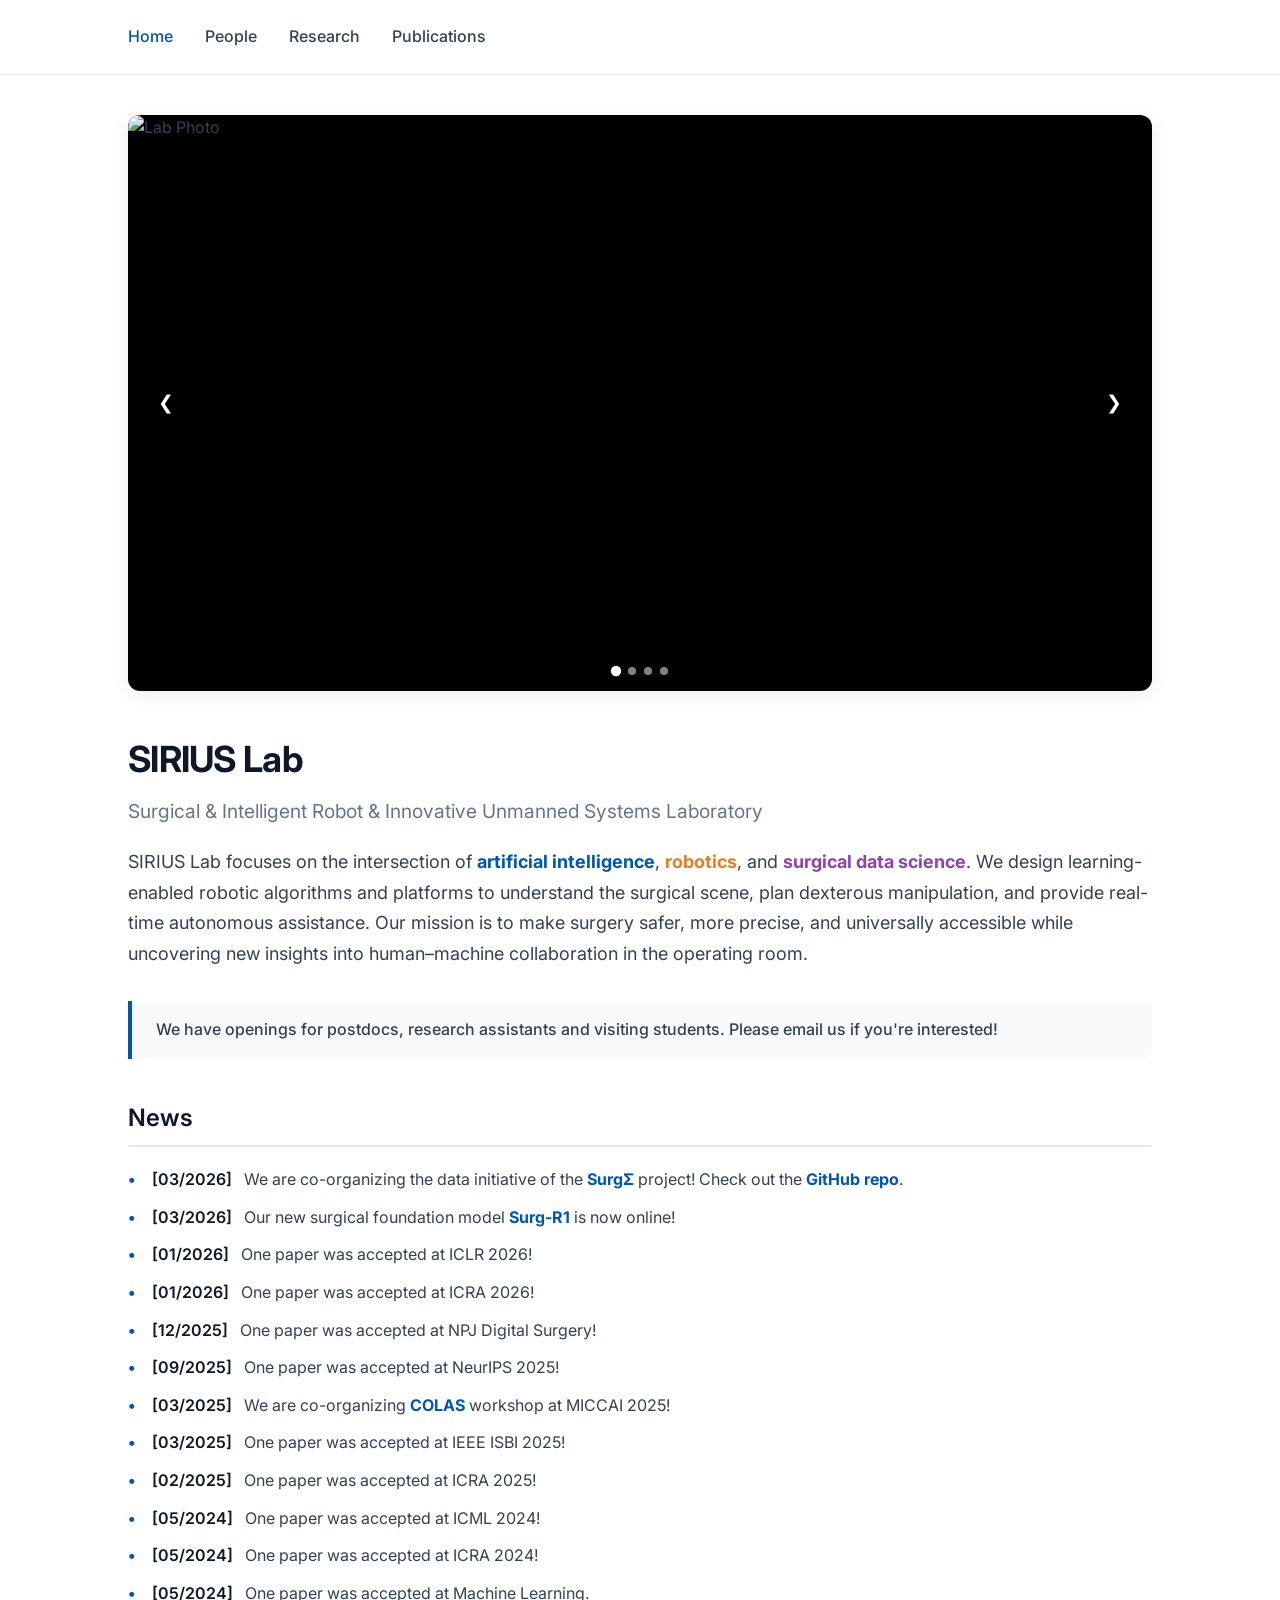
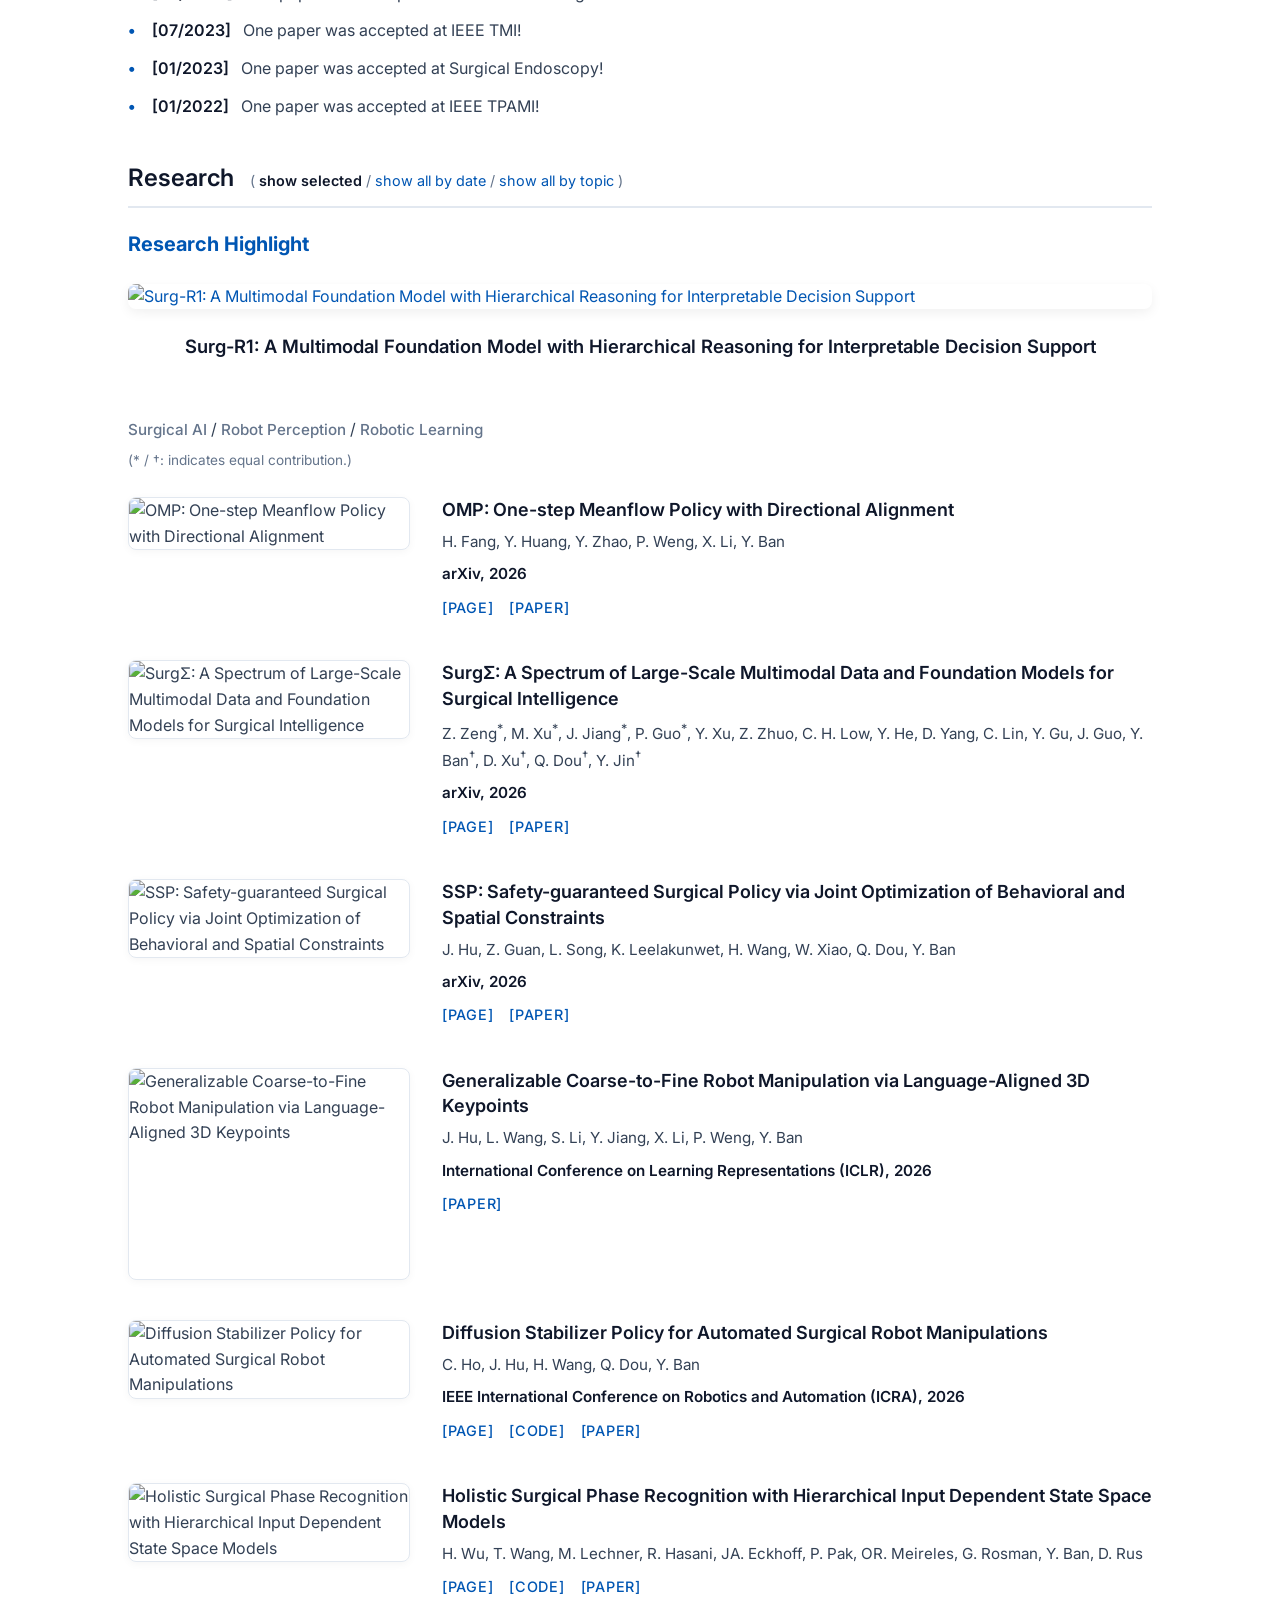
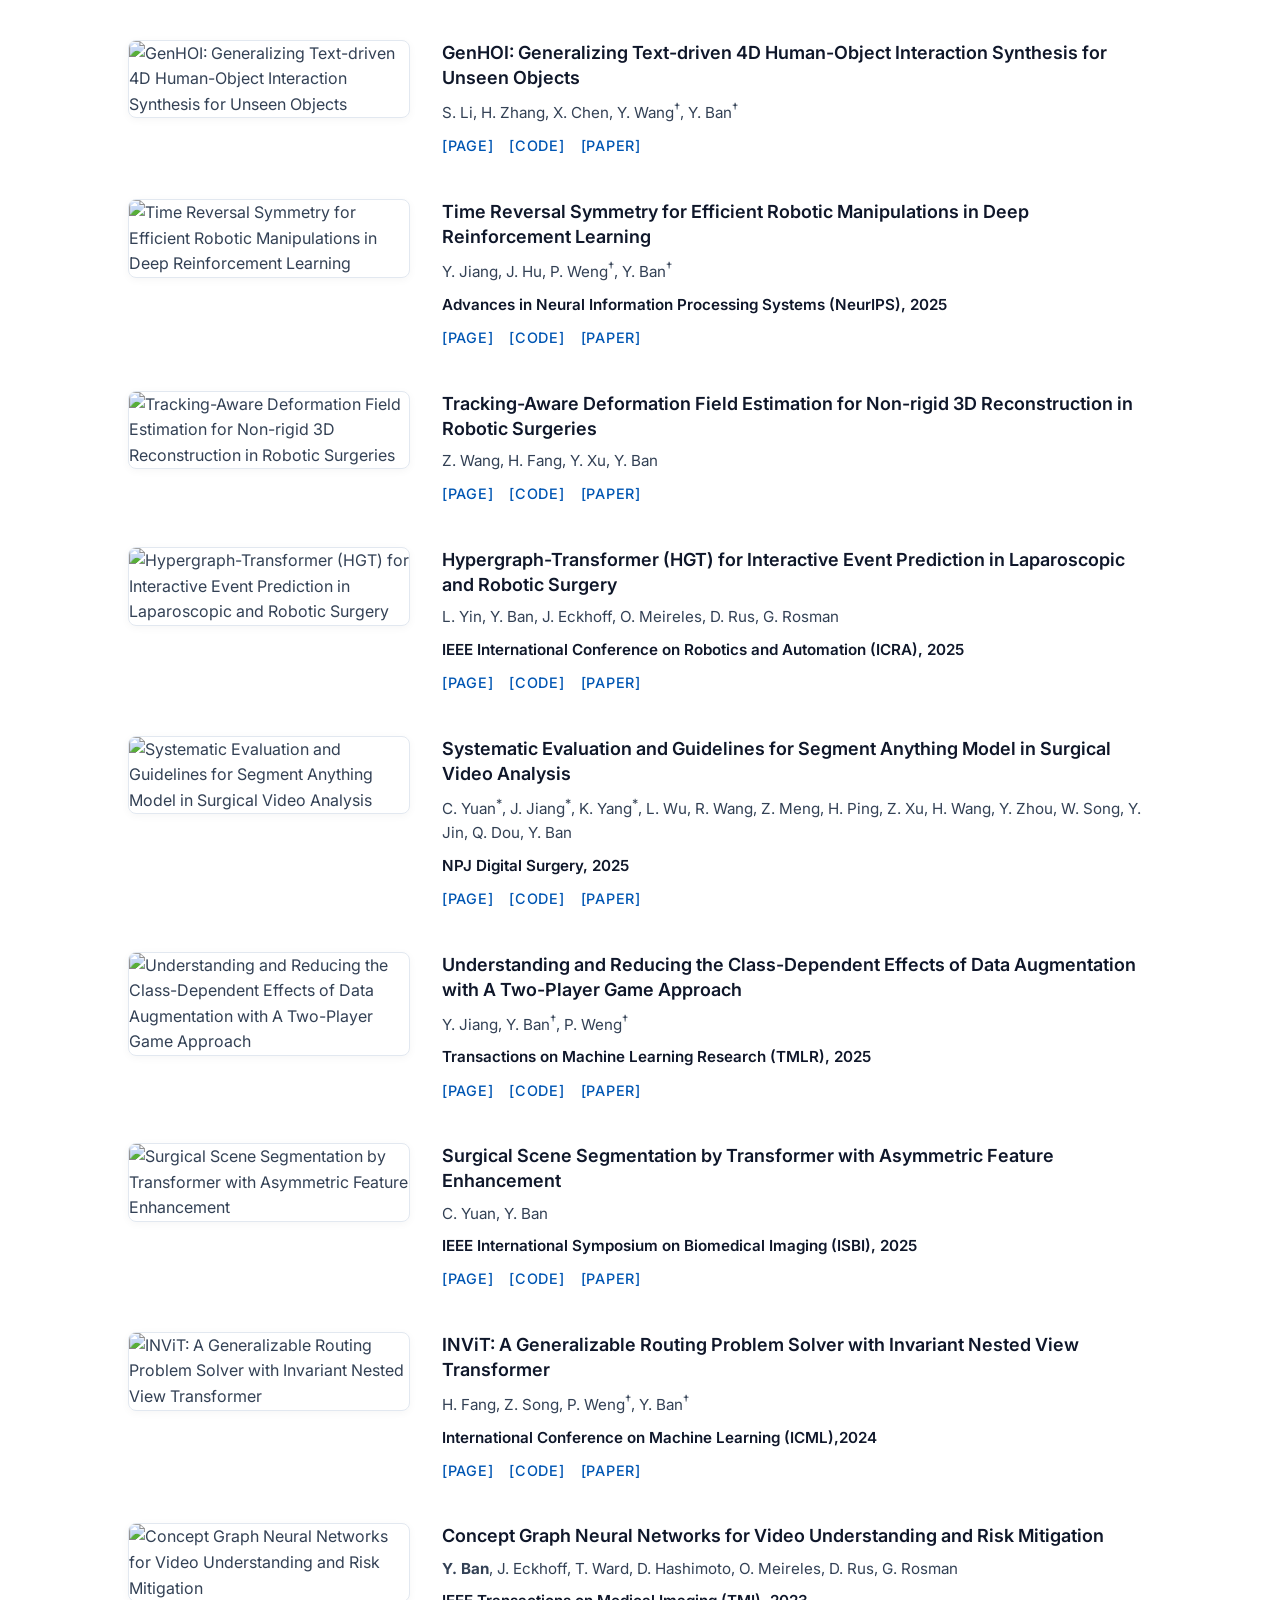
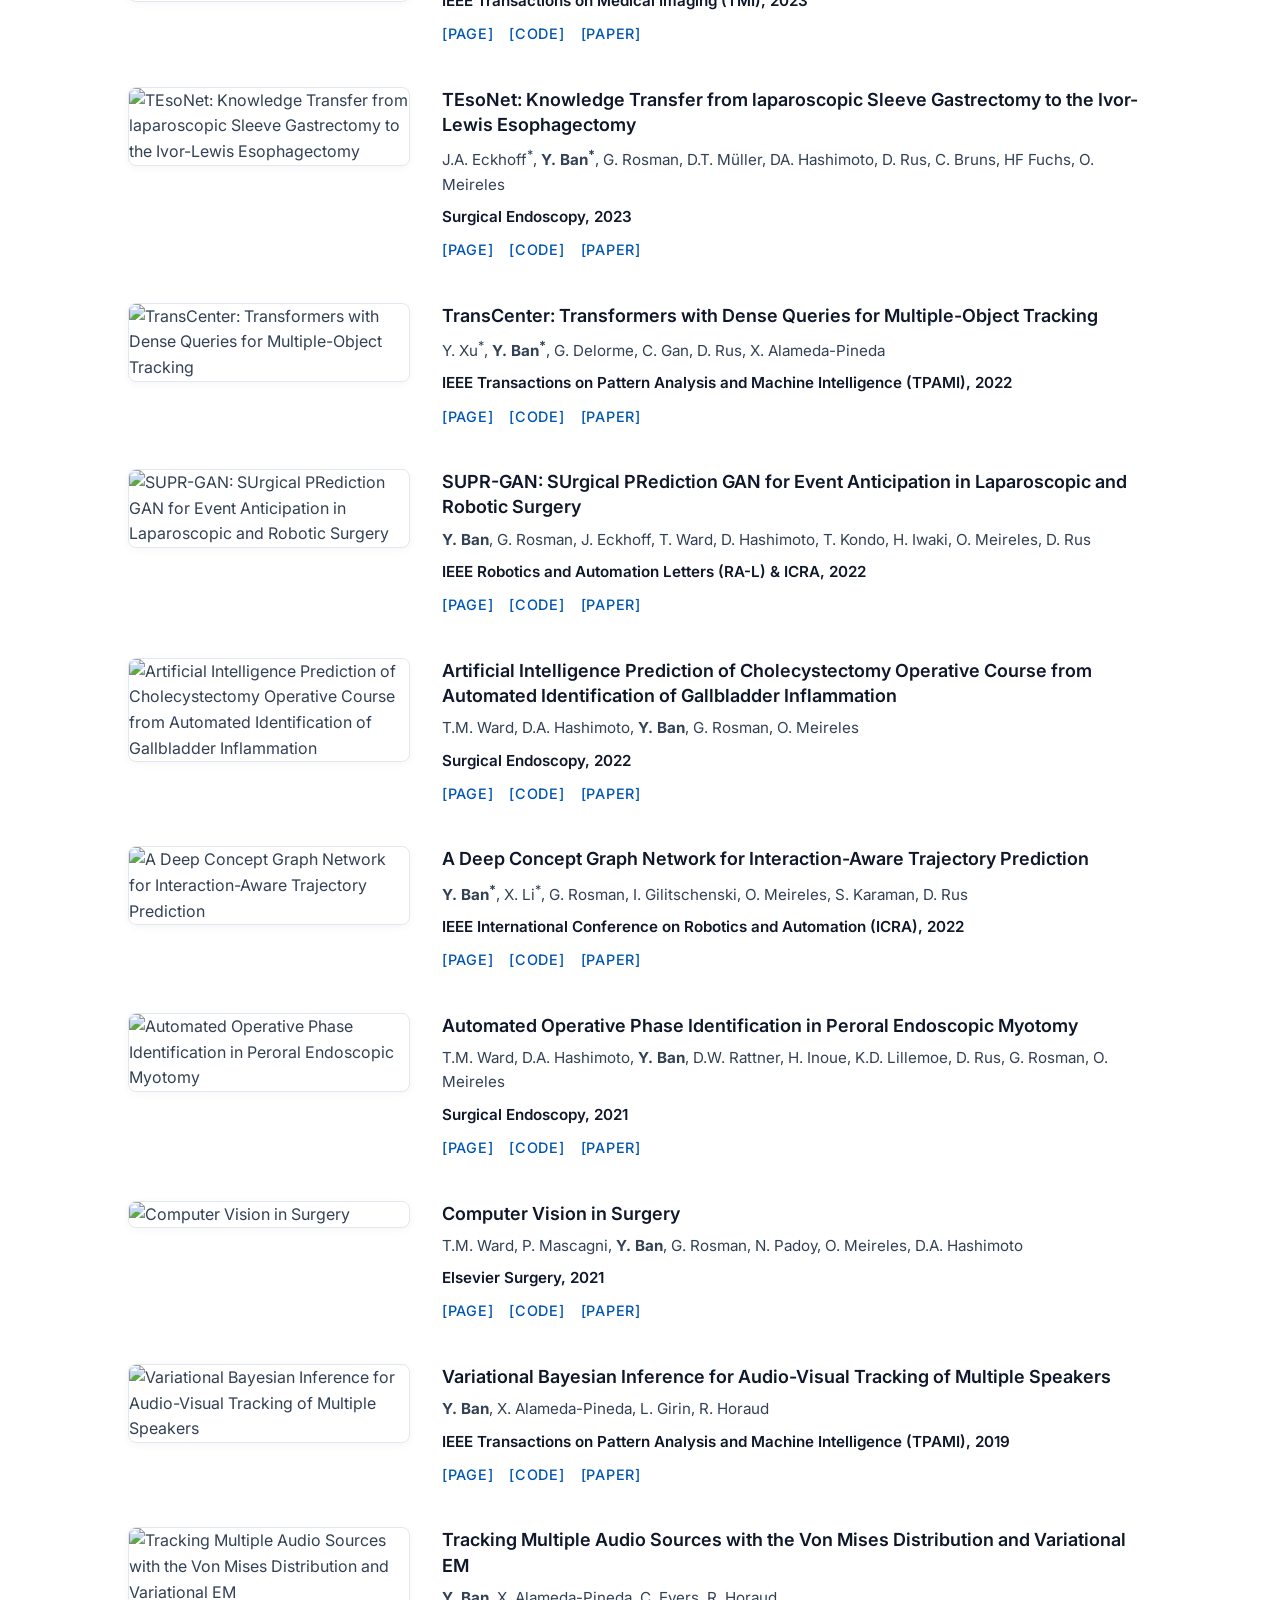
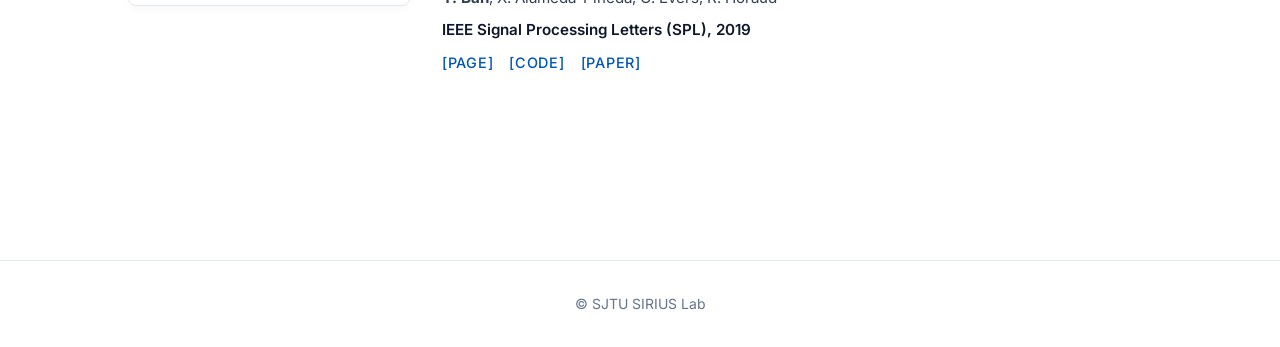
==== commit 25a30809: "Merge pull request #14 from Rappy325/main added pages for two work: 'DSP' and 'SSP'" ====
--- a/index.html
+++ b/index.html
@@ -62,7 +62,7 @@
     </div>
 
     <div class="section">
-      <h2 id="research">Research <span class="research-filters" style="font-size: 0.6em; font-weight: 400; color: var(--text-muted); margin-left: 10px;">( <span id="show-selected"
+      <h2 id="research">Research <span style="font-size: 0.6em; font-weight: 400; color: var(--text-muted); margin-left: 10px;">( <span id="show-selected"
             style="color: var(--text-heading); font-weight: 600; cursor: pointer;">show selected</span> / <span id="show-by-date"
             style="color: var(--primary-color); cursor: pointer;">show all by date</span> / <span id="show-by-topic"
             style="color: var(--primary-color); cursor: pointer;">show all by topic</span> )</span></h2>
@@ -87,6 +87,22 @@
         <span style="color: var(--text-muted); font-size: 0.85rem; margin-top: 0.5rem; display: inline-block;">(* / †: indicates equal contribution.)</span>
       </div>
       <div id="publications-container">
+        <div class="publication-item" data-topics="robotic-learning" data-date="2026">
+          <img class="publication-img" src="images/publications/omp.png"
+            alt="OMP: One-step Meanflow Policy with Directional Alignment">
+          <div class="publication-info">
+            <div class="pub-title">
+              OMP: One-step Meanflow Policy with Directional Alignment
+            </div>
+            <div class="pub-authors">
+              H. Fang, Y. Huang, Y. Zhao, P. Weng, X. Li, Y. Ban
+            </div>
+            <div class="pub-links">
+              <span class="pub-venue">arXiv, 2026</span>
+              <a href="https://kasumigaoka-utaha.github.io/OMP_web/" target="_blank">[page]</a><a href="https://arxiv.org/abs/2512.19347" target="_blank">[paper]</a>
+            </div>
+          </div>
+        </div>
         <div class="publication-item" data-topics="surgical-ai" data-date="2026">
           <img class="publication-img" src="images/publications/surgicalsigma.png"
             alt="SurgΣ: A Spectrum of Large-Scale Multimodal Data and Foundation Models for Surgical Intelligence">
@@ -115,23 +131,7 @@
             </div>
             <div class="pub-links">
               <span class="pub-venue">arXiv, 2026</span>
-              <a href="https://arxiv.org/abs/2603.07032" target="_blank">[paper]</a>
-            </div>
-          </div>
-        </div>
-        <div class="publication-item" data-topics="robotic-learning" data-date="2026">
-          <img class="publication-img" src="images/publications/omp.png"
-            alt="OMP: One-step Meanflow Policy with Directional Alignment">
-          <div class="publication-info">
-            <div class="pub-title">
-              OMP: One-step Meanflow Policy with Directional Alignment
-            </div>
-            <div class="pub-authors">
-              H. Fang, Y. Huang, Y. Zhao, P. Weng, X. Li, Y. Ban
-            </div>
-            <div class="pub-links">
-              <span class="pub-venue">arXiv, 2026</span>
-              <a href="https://kasumigaoka-utaha.github.io/OMP_web/" target="_blank">[page]</a><a href="https://arxiv.org/abs/2512.19347" target="_blank">[paper]</a>
+              <a href="https://jianshu-hu.github.io/SSP/">[page]</a><a href="https://arxiv.org/abs/2603.07032" target="_blank">[paper]</a>
             </div>
           </div>
         </div>
@@ -397,7 +397,7 @@
             <div class="pub-authors">C. Ho, J. Hu, H. Wang, Q. Dou, Y. Ban</div>
             <div class="pub-links">
               <span class="pub-venue">IEEE International Conference on Robotics and Automation (ICRA), 2026</span>
-              <a href="#">[page]</a><a href="#">[code]</a><a href="#">[paper]</a>
+              <a href="https://rappy325.github.io/DSP-project-page/">[page]</a><a href="https://github.com/Rappy325/DSP">[code]</a><a href="https://arxiv.org/abs/2503.01252">[paper]</a>
             </div>
           </div>
         </div>
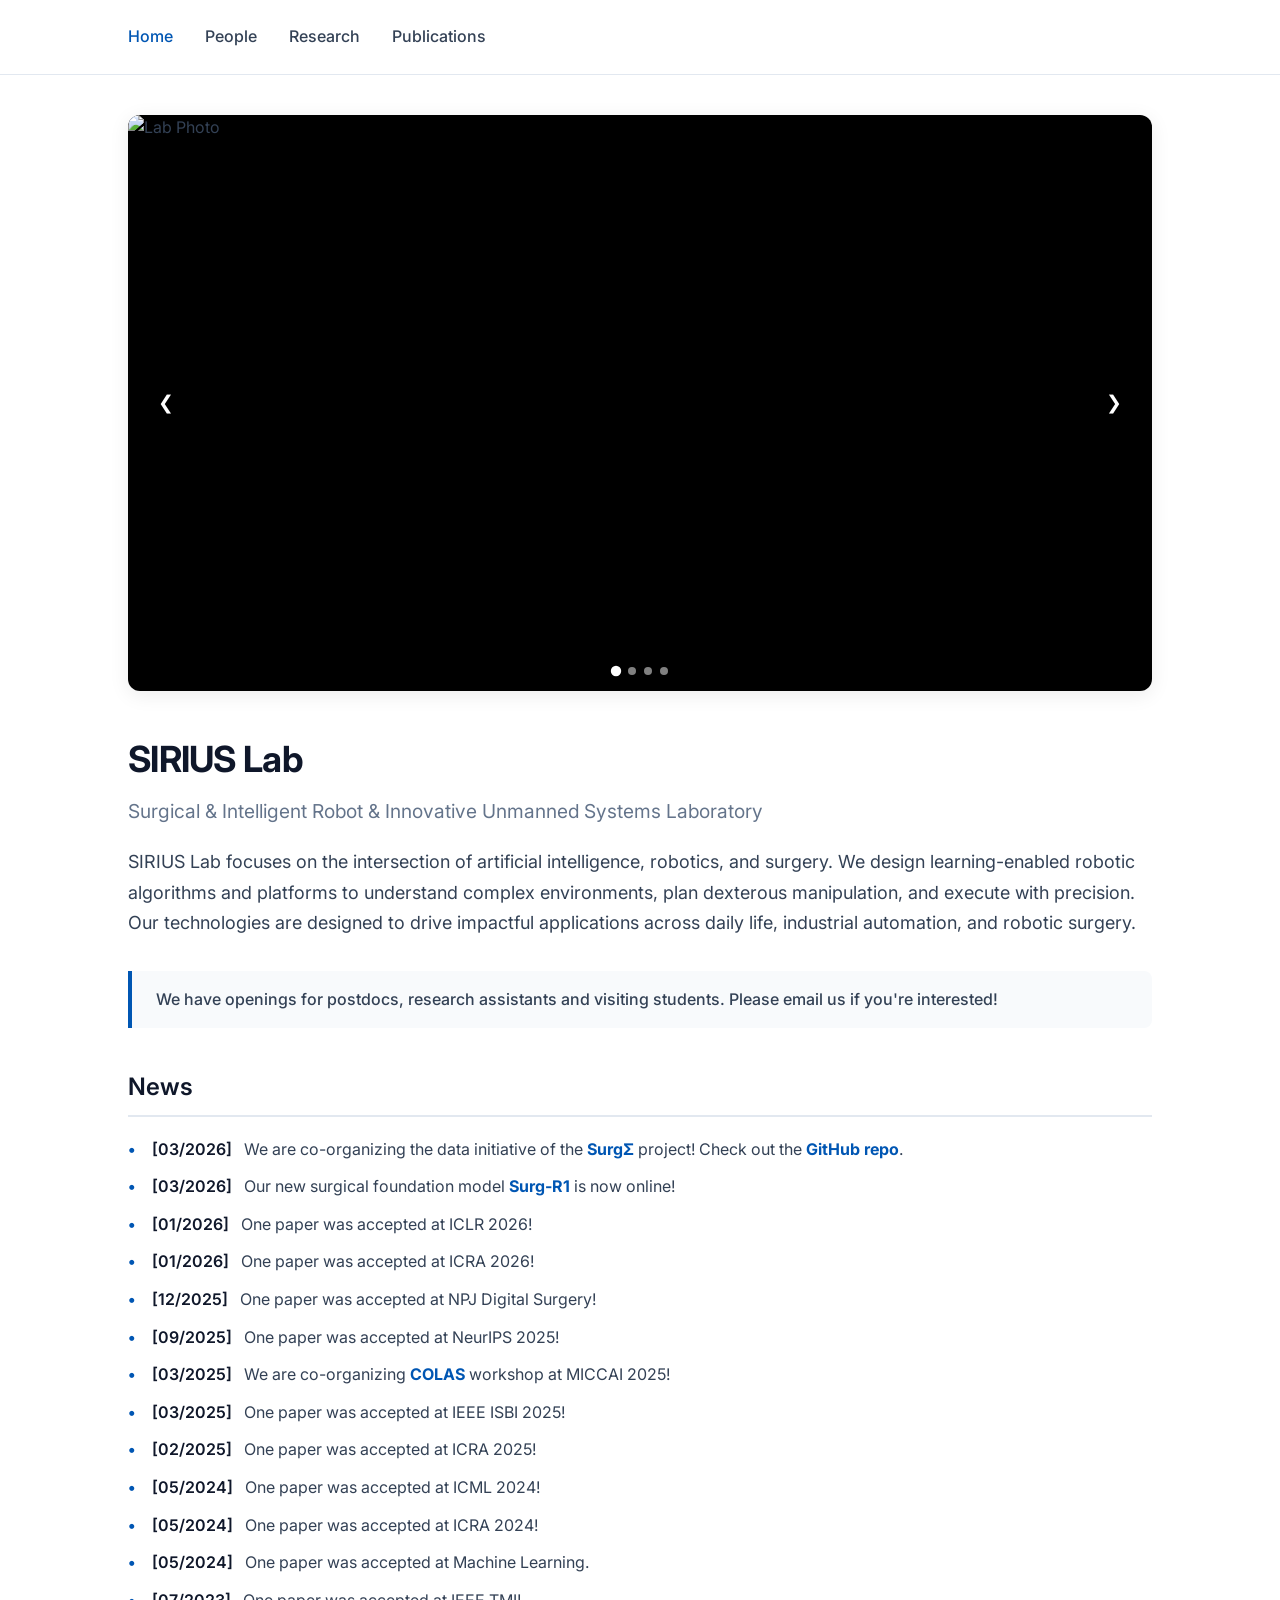
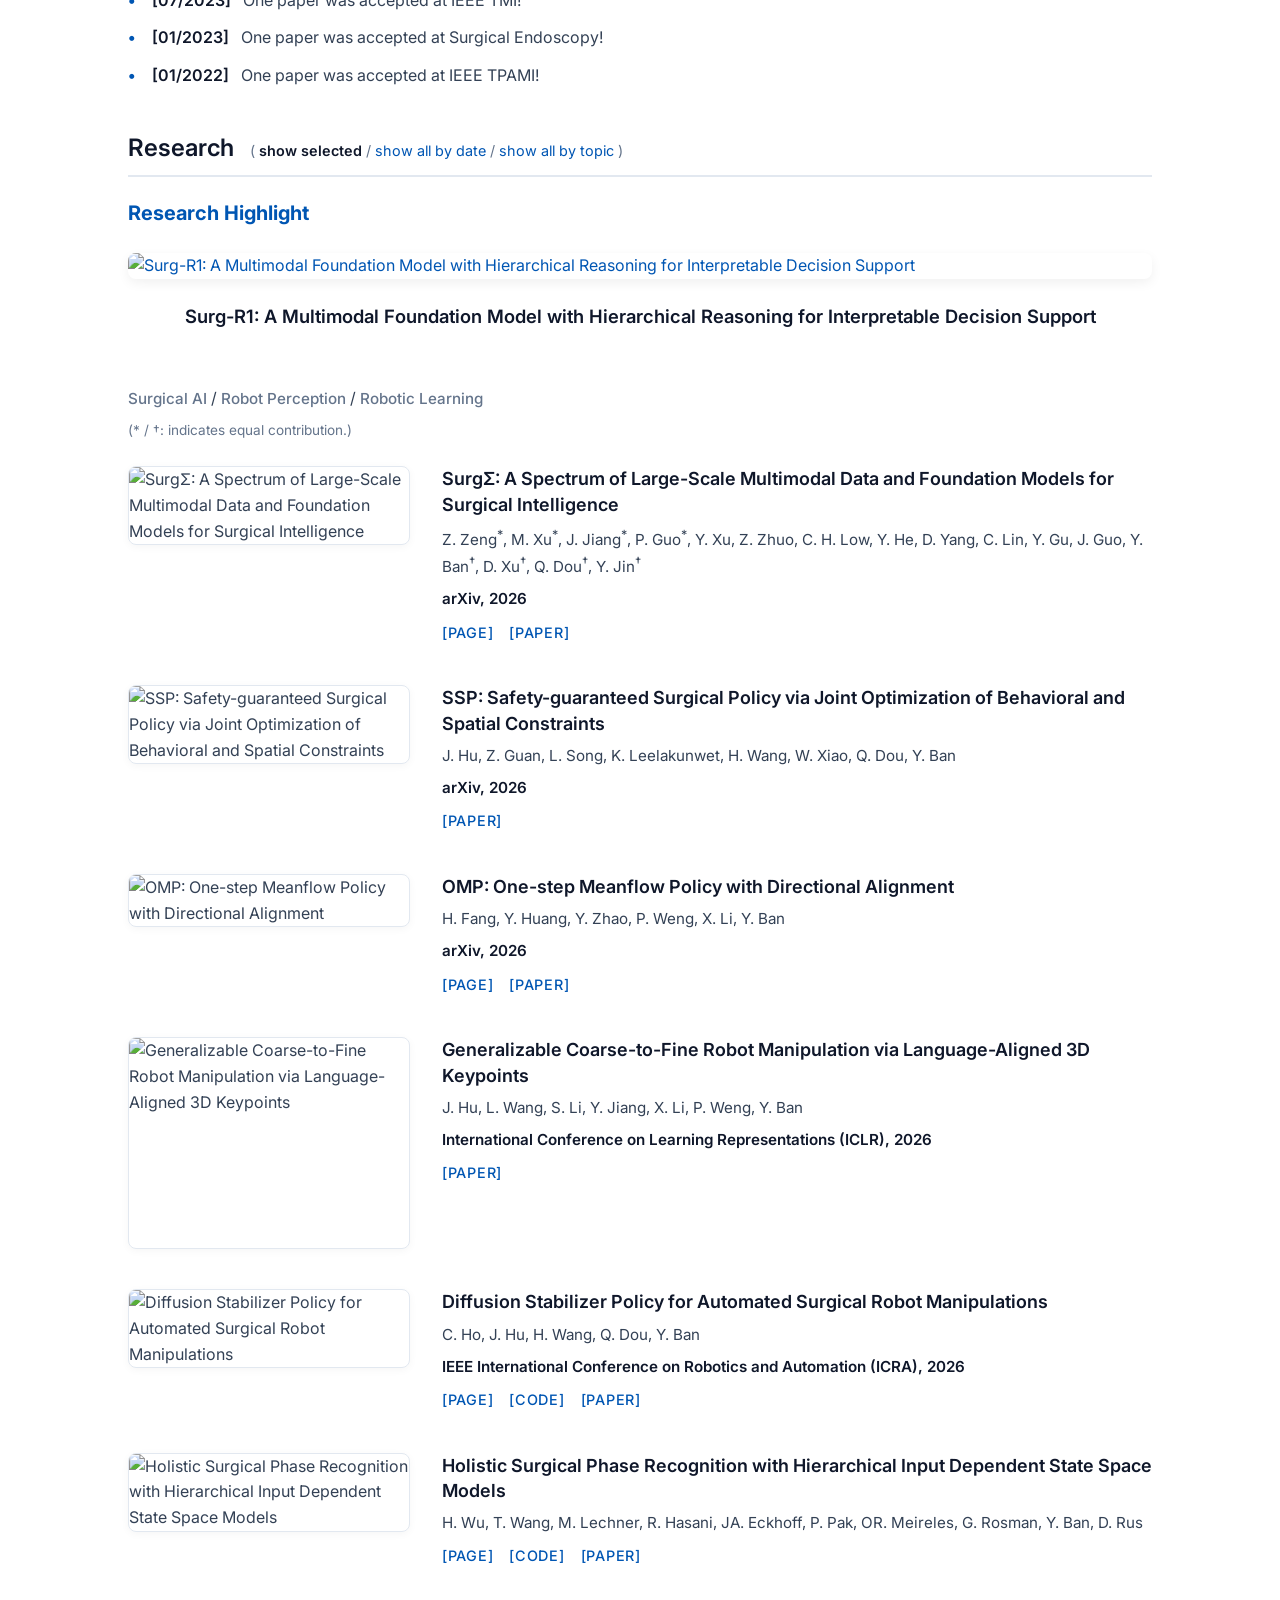
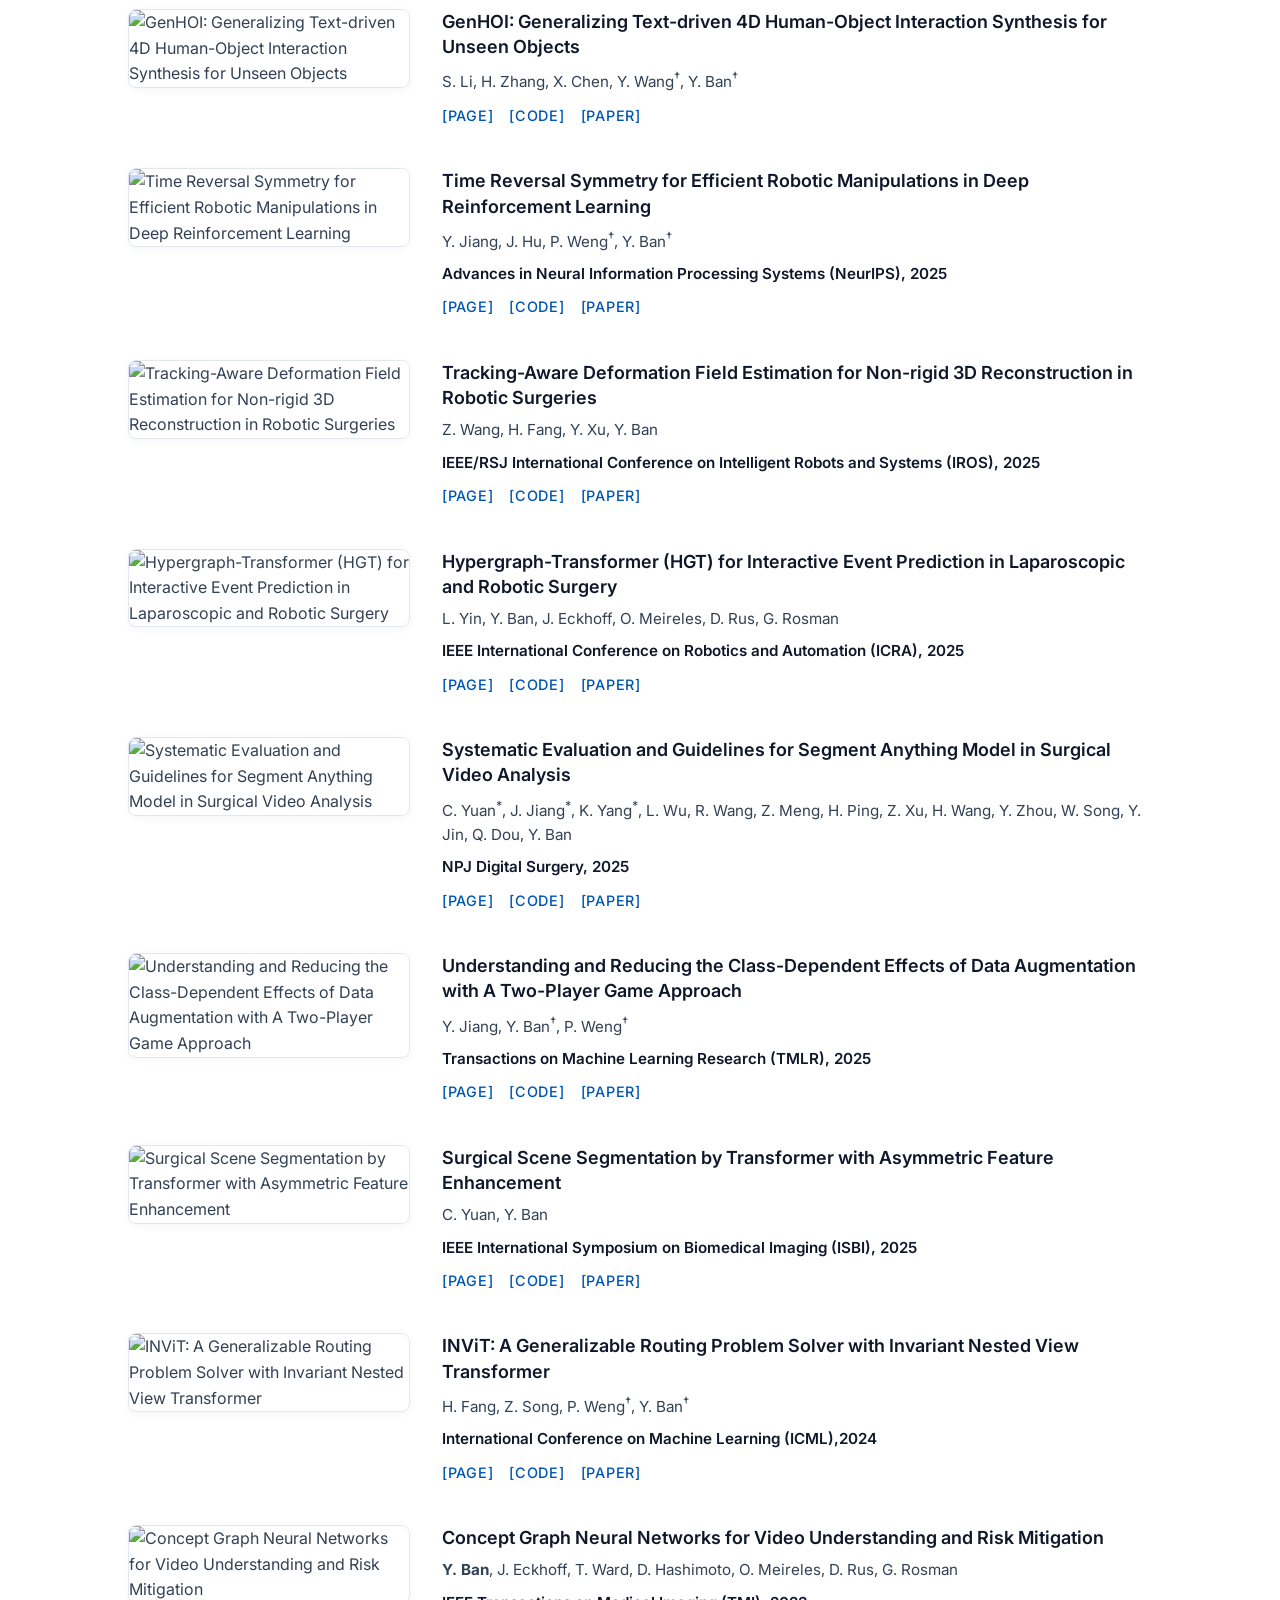
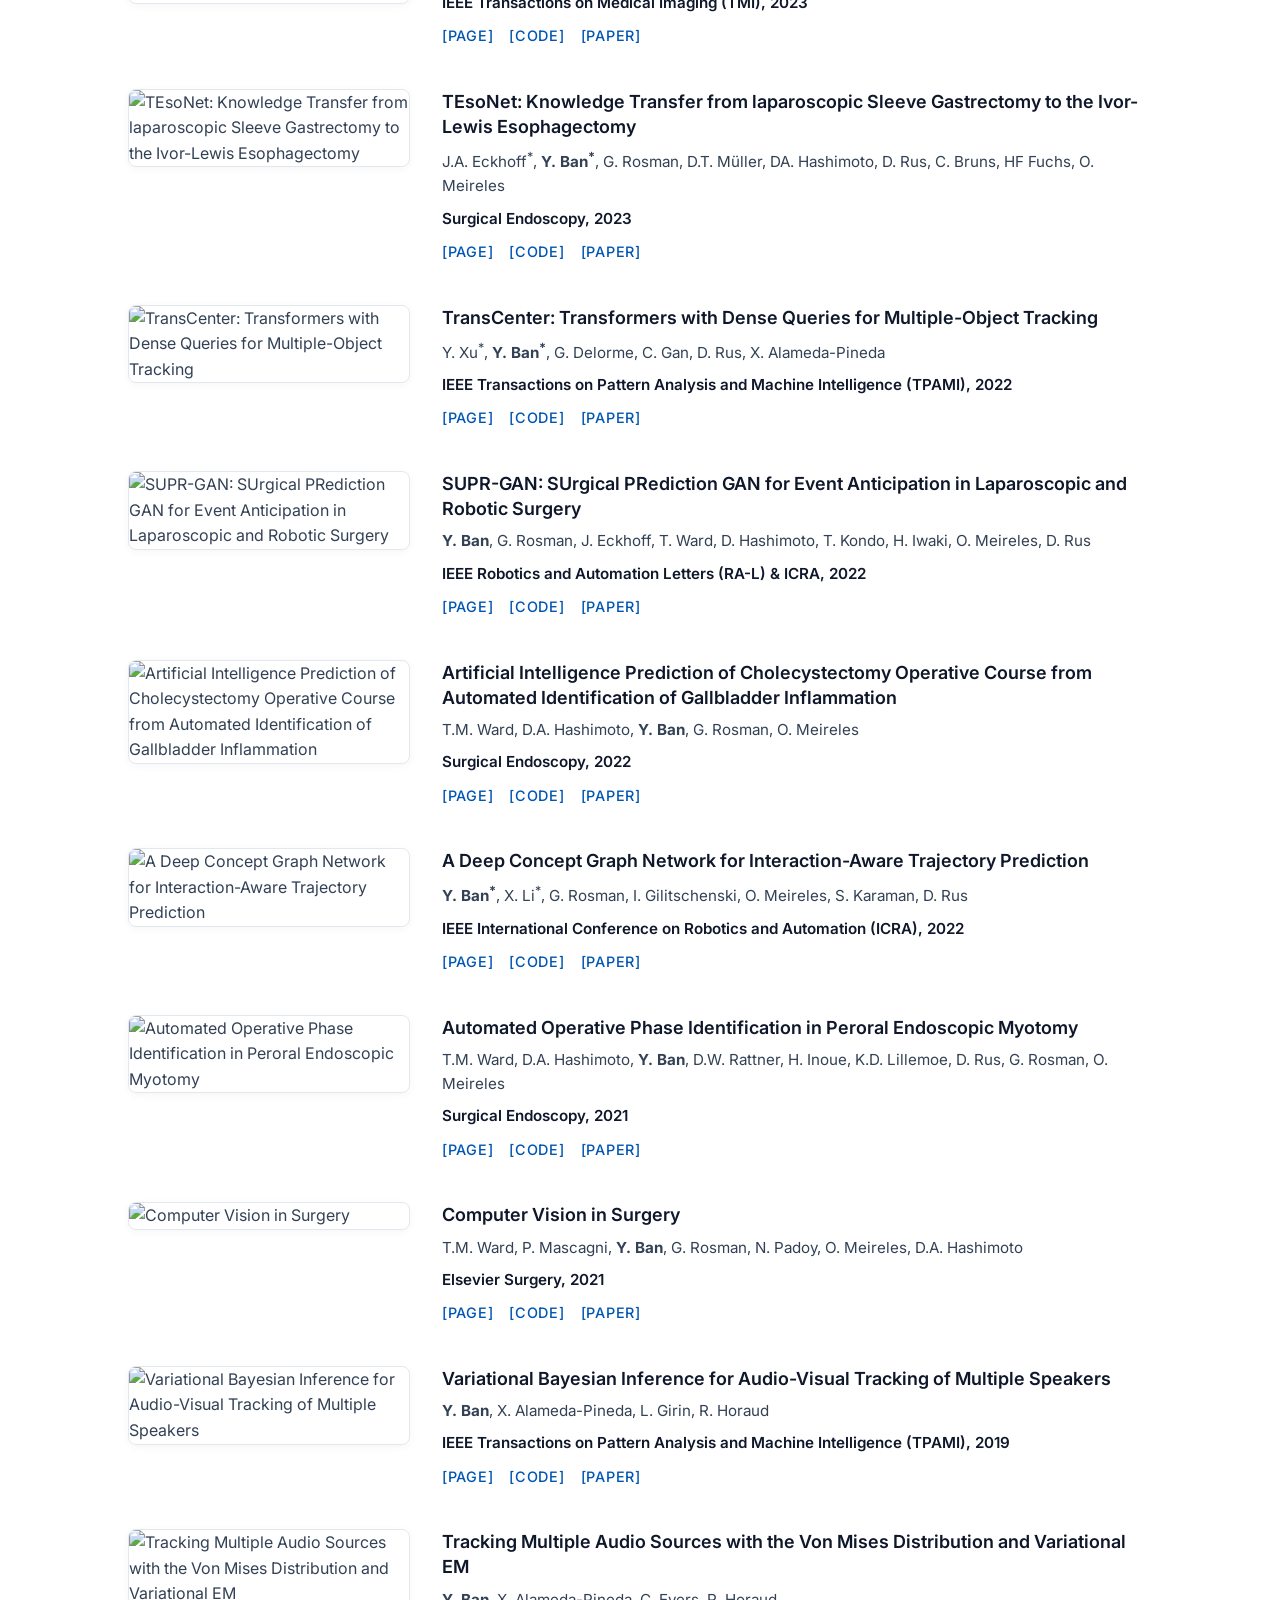
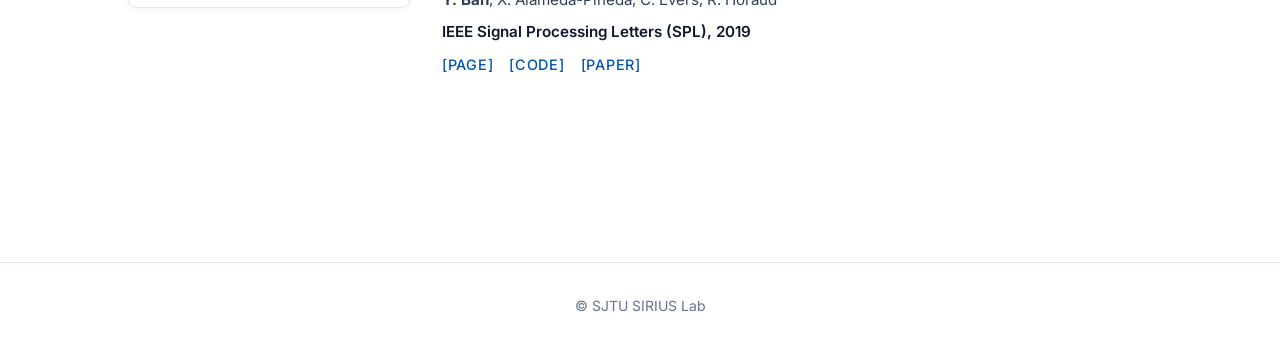
==== commit 18f955bd: "Update lab blurb; move TMLR and IROS papers to 2025 on publications page Made-with: Cursor" ====
--- a/index.html
+++ b/index.html
@@ -28,11 +28,10 @@
     <h1>SIRIUS Lab</h1>
     <h2 style="margin-top: 0; border: none; font-size: 1.2rem; color: var(--text-muted); font-weight: 400; padding-bottom: 0;">Surgical & Intelligent Robot & Innovative Unmanned Systems Laboratory</h2>
     <div class="lab-desc">
-      SIRIUS Lab focuses on the intersection of <b style="color:var(--primary-color);">artificial intelligence</b>, <b
-        style="color:#e67e22;">robotics</b>, and <b style="color:#8e44ad;">surgical data science</b>. We design
-      learning-enabled robotic algorithms and platforms to understand the surgical scene, plan dexterous manipulation,
-      and provide real-time autonomous assistance. Our mission is to make surgery safer, more precise, and universally
-      accessible while uncovering new insights into human–machine collaboration in the operating room.
+      SIRIUS Lab focuses on the intersection of artificial intelligence, robotics, and surgery. We design learning-enabled
+      robotic algorithms and platforms to understand complex environments, plan dexterous manipulation, and execute with
+      precision. Our technologies are designed to drive impactful applications across daily life, industrial automation,
+      and robotic surgery.
     </div>
     <div class="hiring">
       We have openings for postdocs, research assistants and visiting students. Please email us if you're interested!
@@ -62,7 +61,7 @@
     </div>
 
     <div class="section">
-      <h2 id="research">Research <span style="font-size: 0.6em; font-weight: 400; color: var(--text-muted); margin-left: 10px;">( <span id="show-selected"
+      <h2 id="research">Research <span class="research-filters" style="font-size: 0.6em; font-weight: 400; color: var(--text-muted); margin-left: 10px;">( <span id="show-selected"
             style="color: var(--text-heading); font-weight: 600; cursor: pointer;">show selected</span> / <span id="show-by-date"
             style="color: var(--primary-color); cursor: pointer;">show all by date</span> / <span id="show-by-topic"
             style="color: var(--primary-color); cursor: pointer;">show all by topic</span> )</span></h2>
@@ -87,6 +86,38 @@
         <span style="color: var(--text-muted); font-size: 0.85rem; margin-top: 0.5rem; display: inline-block;">(* / †: indicates equal contribution.)</span>
       </div>
       <div id="publications-container">
+        <div class="publication-item" data-topics="surgical-ai" data-date="2026">
+          <img class="publication-img" src="images/publications/surgicalsigma.png"
+            alt="SurgΣ: A Spectrum of Large-Scale Multimodal Data and Foundation Models for Surgical Intelligence">
+          <div class="publication-info">
+            <div class="pub-title">
+              SurgΣ: A Spectrum of Large-Scale Multimodal Data and Foundation Models for Surgical Intelligence
+            </div>
+            <div class="pub-authors">
+              Z. Zeng<sup>*</sup>, M. Xu<sup>*</sup>, J. Jiang<sup>*</sup>, P. Guo<sup>*</sup>, Y. Xu, Z. Zhuo, C. H. Low, Y. He, D. Yang, C. Lin, Y. Gu, J. Guo, Y. Ban<sup>†</sup>, D. Xu<sup>†</sup>, Q. Dou<sup>†</sup>, Y. Jin<sup>†</sup>
+            </div>
+            <div class="pub-links">
+              <span class="pub-venue">arXiv, 2026</span>
+              <a href="https://surgsigma.github.io" target="_blank">[page]</a><a href="https://arxiv.org/abs/2603.16822" target="_blank">[paper]</a>
+            </div>
+          </div>
+        </div>
+        <div class="publication-item" data-topics="robotic-learning surgical-ai" data-date="2026">
+          <img class="publication-img" src="images/publications/ssp.gif"
+            alt="SSP: Safety-guaranteed Surgical Policy via Joint Optimization of Behavioral and Spatial Constraints">
+          <div class="publication-info">
+            <div class="pub-title">
+              SSP: Safety-guaranteed Surgical Policy via Joint Optimization of Behavioral and Spatial Constraints
+            </div>
+            <div class="pub-authors">
+              J. Hu, Z. Guan, L. Song, K. Leelakunwet, H. Wang, W. Xiao, Q. Dou, Y. Ban
+            </div>
+            <div class="pub-links">
+              <span class="pub-venue">arXiv, 2026</span>
+              <a href="https://arxiv.org/abs/2603.07032" target="_blank">[paper]</a>
+            </div>
+          </div>
+        </div>
         <div class="publication-item" data-topics="robotic-learning" data-date="2026">
           <img class="publication-img" src="images/publications/omp.png"
             alt="OMP: One-step Meanflow Policy with Directional Alignment">
@@ -100,38 +131,6 @@
             <div class="pub-links">
               <span class="pub-venue">arXiv, 2026</span>
               <a href="https://kasumigaoka-utaha.github.io/OMP_web/" target="_blank">[page]</a><a href="https://arxiv.org/abs/2512.19347" target="_blank">[paper]</a>
-            </div>
-          </div>
-        </div>
-        <div class="publication-item" data-topics="surgical-ai" data-date="2026">
-          <img class="publication-img" src="images/publications/surgicalsigma.png"
-            alt="SurgΣ: A Spectrum of Large-Scale Multimodal Data and Foundation Models for Surgical Intelligence">
-          <div class="publication-info">
-            <div class="pub-title">
-              SurgΣ: A Spectrum of Large-Scale Multimodal Data and Foundation Models for Surgical Intelligence
-            </div>
-            <div class="pub-authors">
-              Z. Zeng<sup>*</sup>, M. Xu<sup>*</sup>, J. Jiang<sup>*</sup>, P. Guo<sup>*</sup>, Y. Xu, Z. Zhuo, C. H. Low, Y. He, D. Yang, C. Lin, Y. Gu, J. Guo, Y. Ban<sup>†</sup>, D. Xu<sup>†</sup>, Q. Dou<sup>†</sup>, Y. Jin<sup>†</sup>
-            </div>
-            <div class="pub-links">
-              <span class="pub-venue">arXiv, 2026</span>
-              <a href="https://surgsigma.github.io" target="_blank">[page]</a><a href="https://arxiv.org/abs/2603.16822" target="_blank">[paper]</a>
-            </div>
-          </div>
-        </div>
-        <div class="publication-item" data-topics="robotic-learning surgical-ai" data-date="2026">
-          <img class="publication-img" src="images/publications/ssp.gif"
-            alt="SSP: Safety-guaranteed Surgical Policy via Joint Optimization of Behavioral and Spatial Constraints">
-          <div class="publication-info">
-            <div class="pub-title">
-              SSP: Safety-guaranteed Surgical Policy via Joint Optimization of Behavioral and Spatial Constraints
-            </div>
-            <div class="pub-authors">
-              J. Hu, Z. Guan, L. Song, K. Leelakunwet, H. Wang, W. Xiao, Q. Dou, Y. Ban
-            </div>
-            <div class="pub-links">
-              <span class="pub-venue">arXiv, 2026</span>
-              <a href="https://jianshu-hu.github.io/SSP/">[page]</a><a href="https://arxiv.org/abs/2603.07032" target="_blank">[paper]</a>
             </div>
           </div>
         </div>
@@ -384,7 +383,7 @@
               Robotic Surgeries</div>
             <div class="pub-authors">Z. Wang, H. Fang, Y. Xu, Y. Ban</div>
             <div class="pub-links">
-              <span class="pub-venue"></span>
+              <span class="pub-venue">IEEE/RSJ International Conference on Intelligent Robots and Systems (IROS), 2025</span>
               <a href="#">[page]</a><a href="#">[code]</a><a href="#">[paper]</a>
             </div>
           </div>
@@ -397,7 +396,7 @@
             <div class="pub-authors">C. Ho, J. Hu, H. Wang, Q. Dou, Y. Ban</div>
             <div class="pub-links">
               <span class="pub-venue">IEEE International Conference on Robotics and Automation (ICRA), 2026</span>
-              <a href="https://rappy325.github.io/DSP-project-page/">[page]</a><a href="https://github.com/Rappy325/DSP">[code]</a><a href="https://arxiv.org/abs/2503.01252">[paper]</a>
+              <a href="#">[page]</a><a href="#">[code]</a><a href="#">[paper]</a>
             </div>
           </div>
         </div>
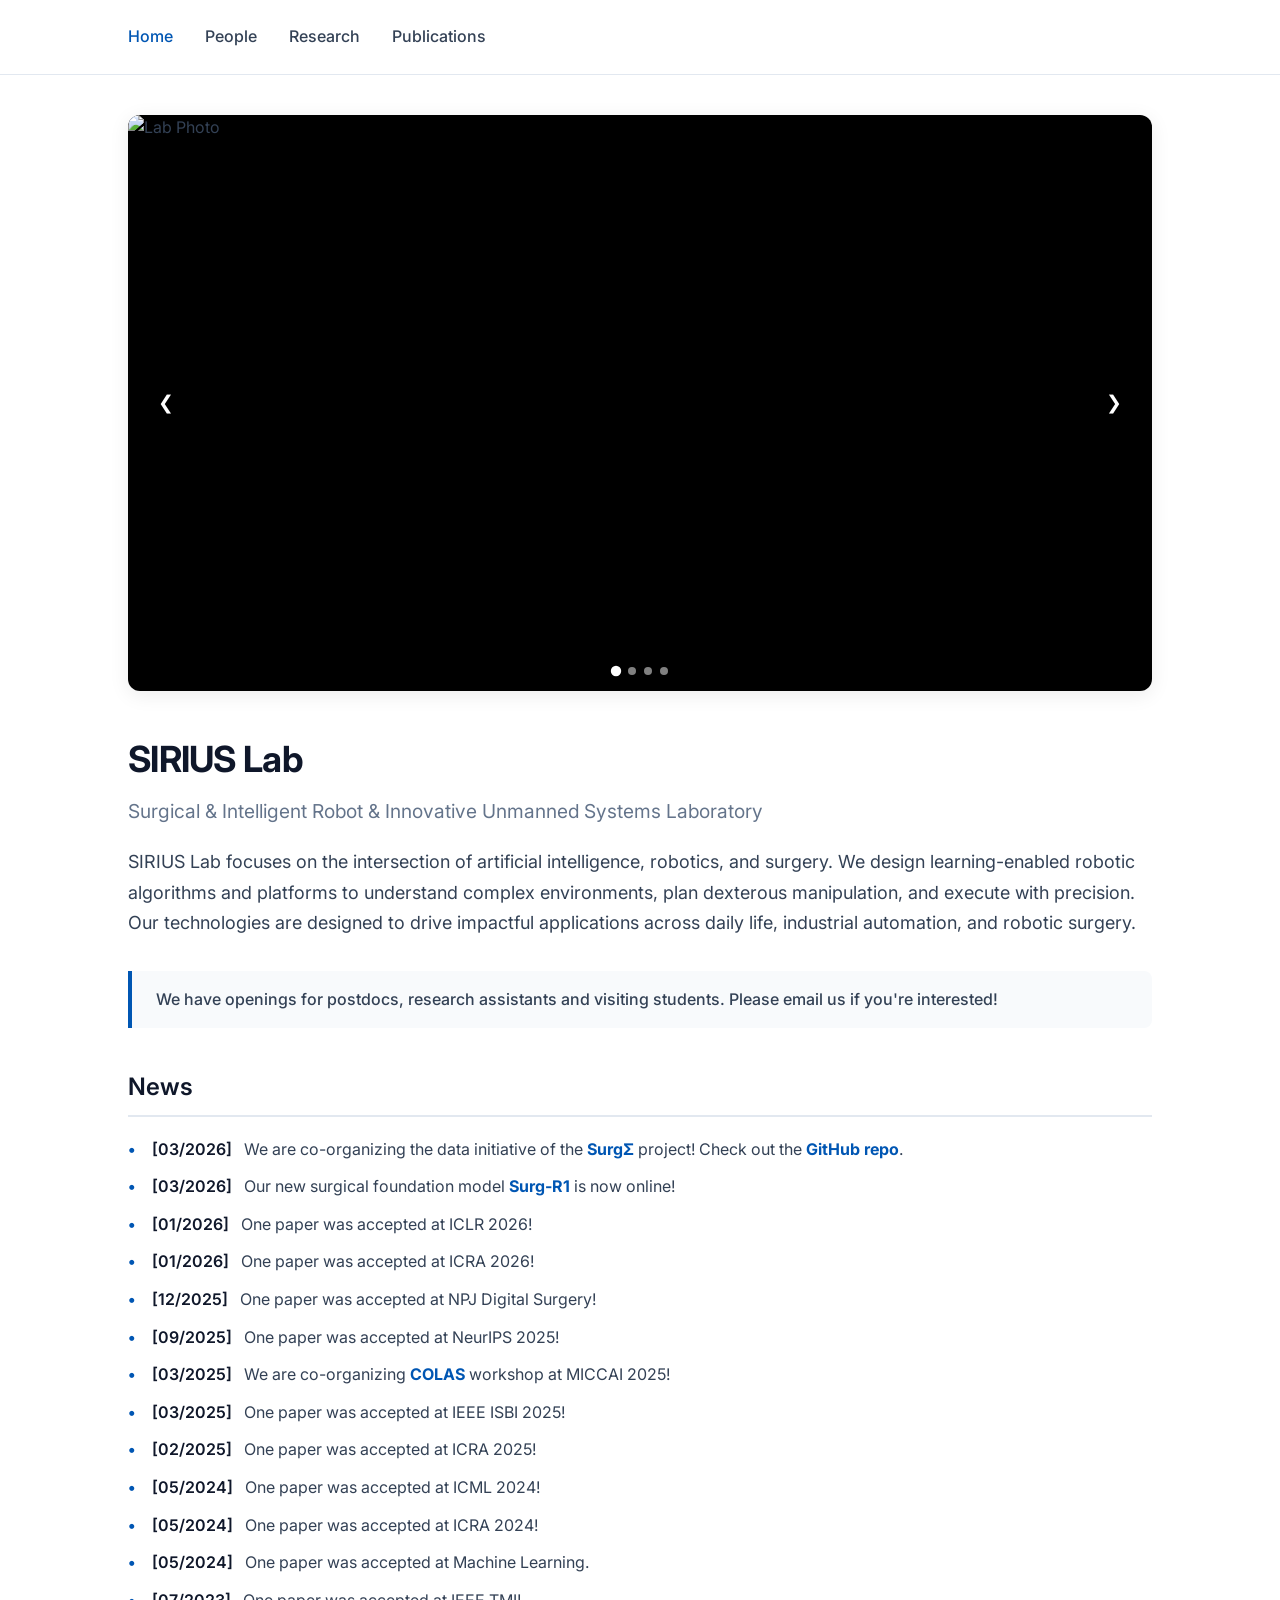
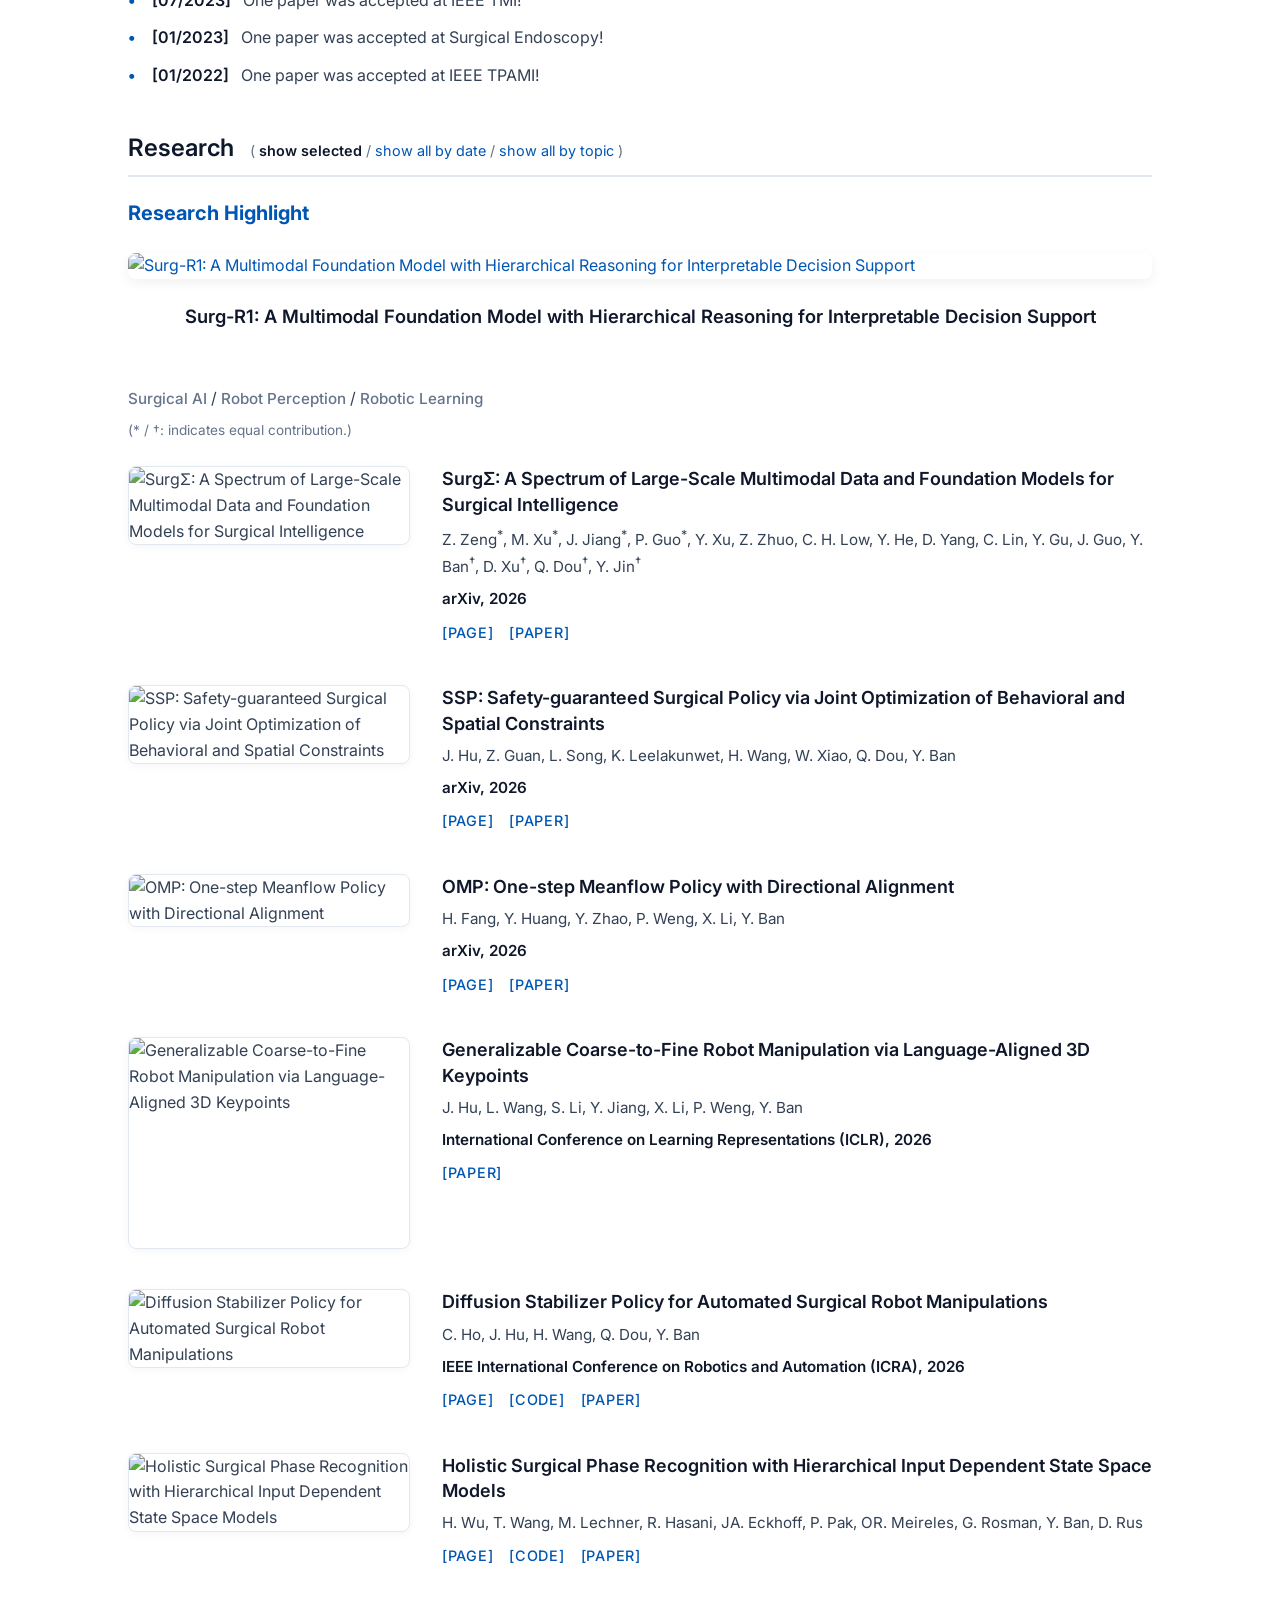
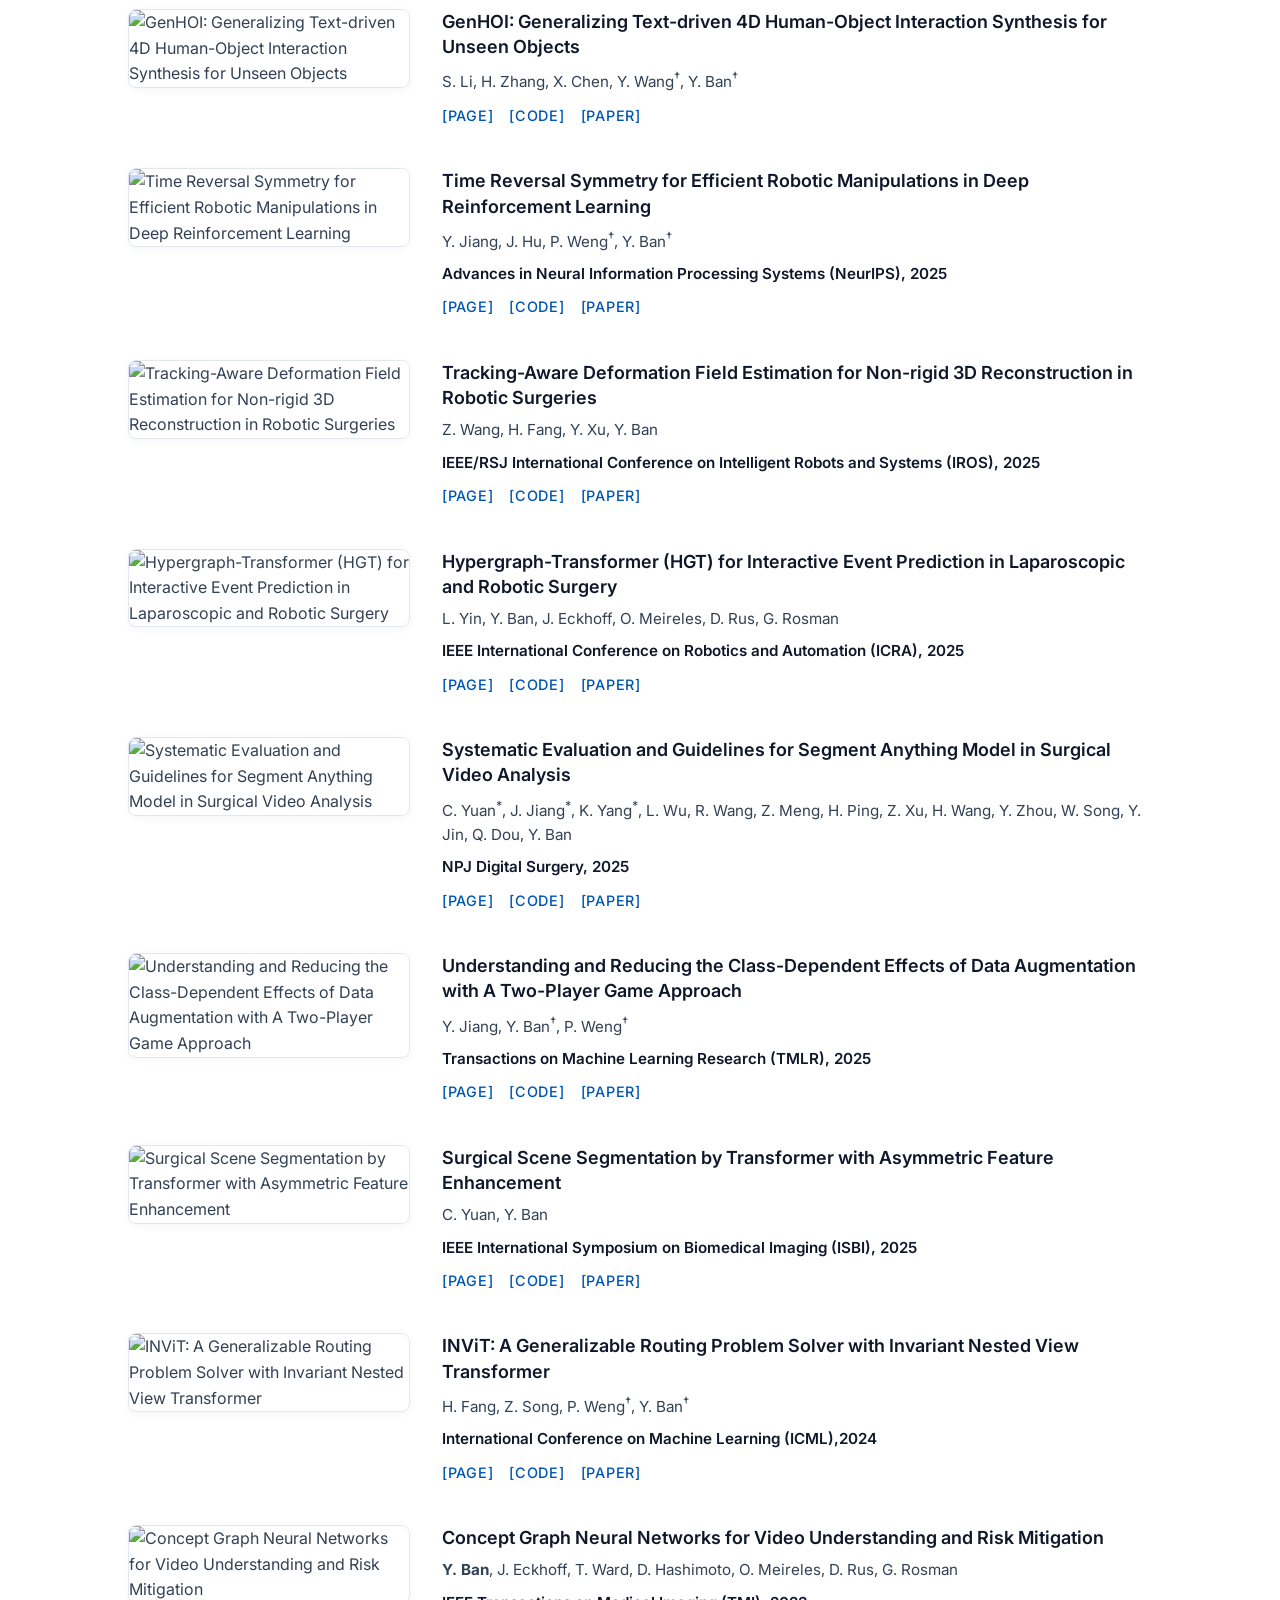
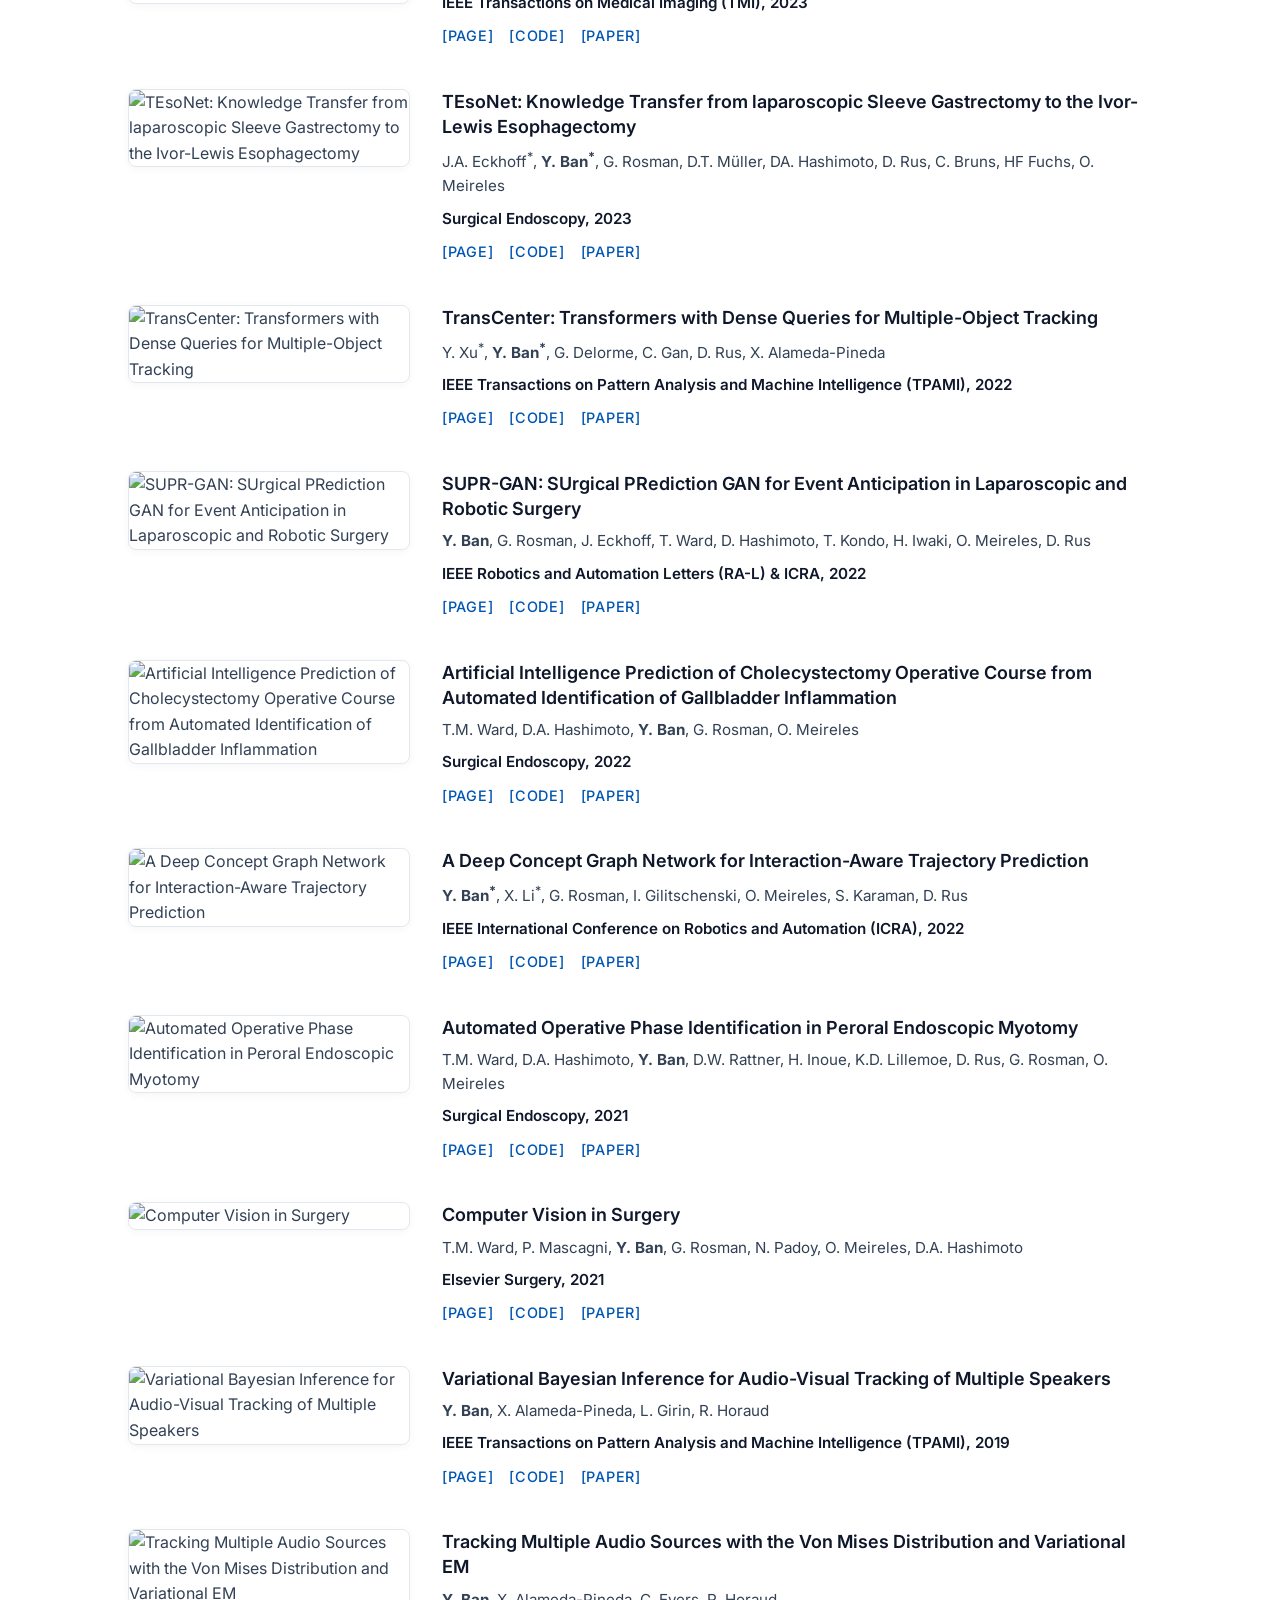
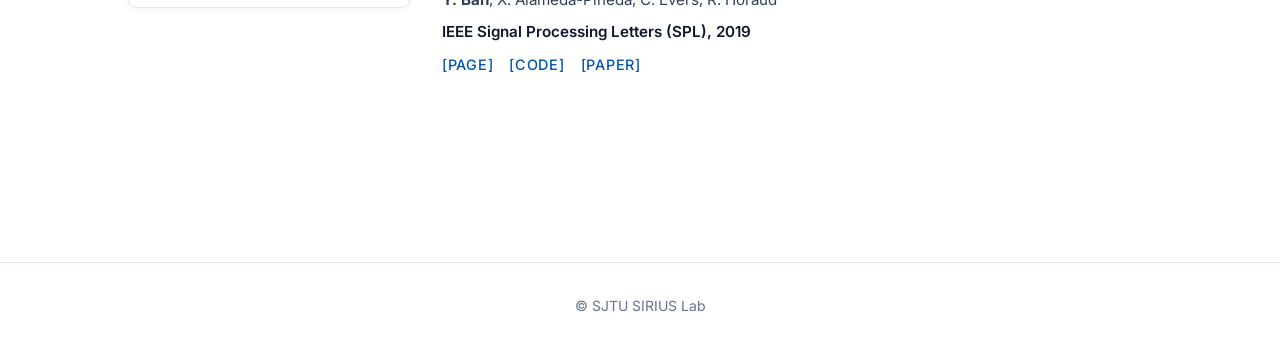
==== commit f5e3ec83: "Merge origin/main: integrate SSP/DSP links with local updates Made-with: Cursor" ====
--- a/index.html
+++ b/index.html
@@ -114,7 +114,7 @@
             </div>
             <div class="pub-links">
               <span class="pub-venue">arXiv, 2026</span>
-              <a href="https://arxiv.org/abs/2603.07032" target="_blank">[paper]</a>
+              <a href="https://jianshu-hu.github.io/SSP/">[page]</a><a href="https://arxiv.org/abs/2603.07032" target="_blank">[paper]</a>
             </div>
           </div>
         </div>
@@ -396,7 +396,7 @@
             <div class="pub-authors">C. Ho, J. Hu, H. Wang, Q. Dou, Y. Ban</div>
             <div class="pub-links">
               <span class="pub-venue">IEEE International Conference on Robotics and Automation (ICRA), 2026</span>
-              <a href="#">[page]</a><a href="#">[code]</a><a href="#">[paper]</a>
+              <a href="https://rappy325.github.io/DSP-project-page/">[page]</a><a href="https://github.com/Rappy325/DSP">[code]</a><a href="https://arxiv.org/abs/2503.01252">[paper]</a>
             </div>
           </div>
         </div>
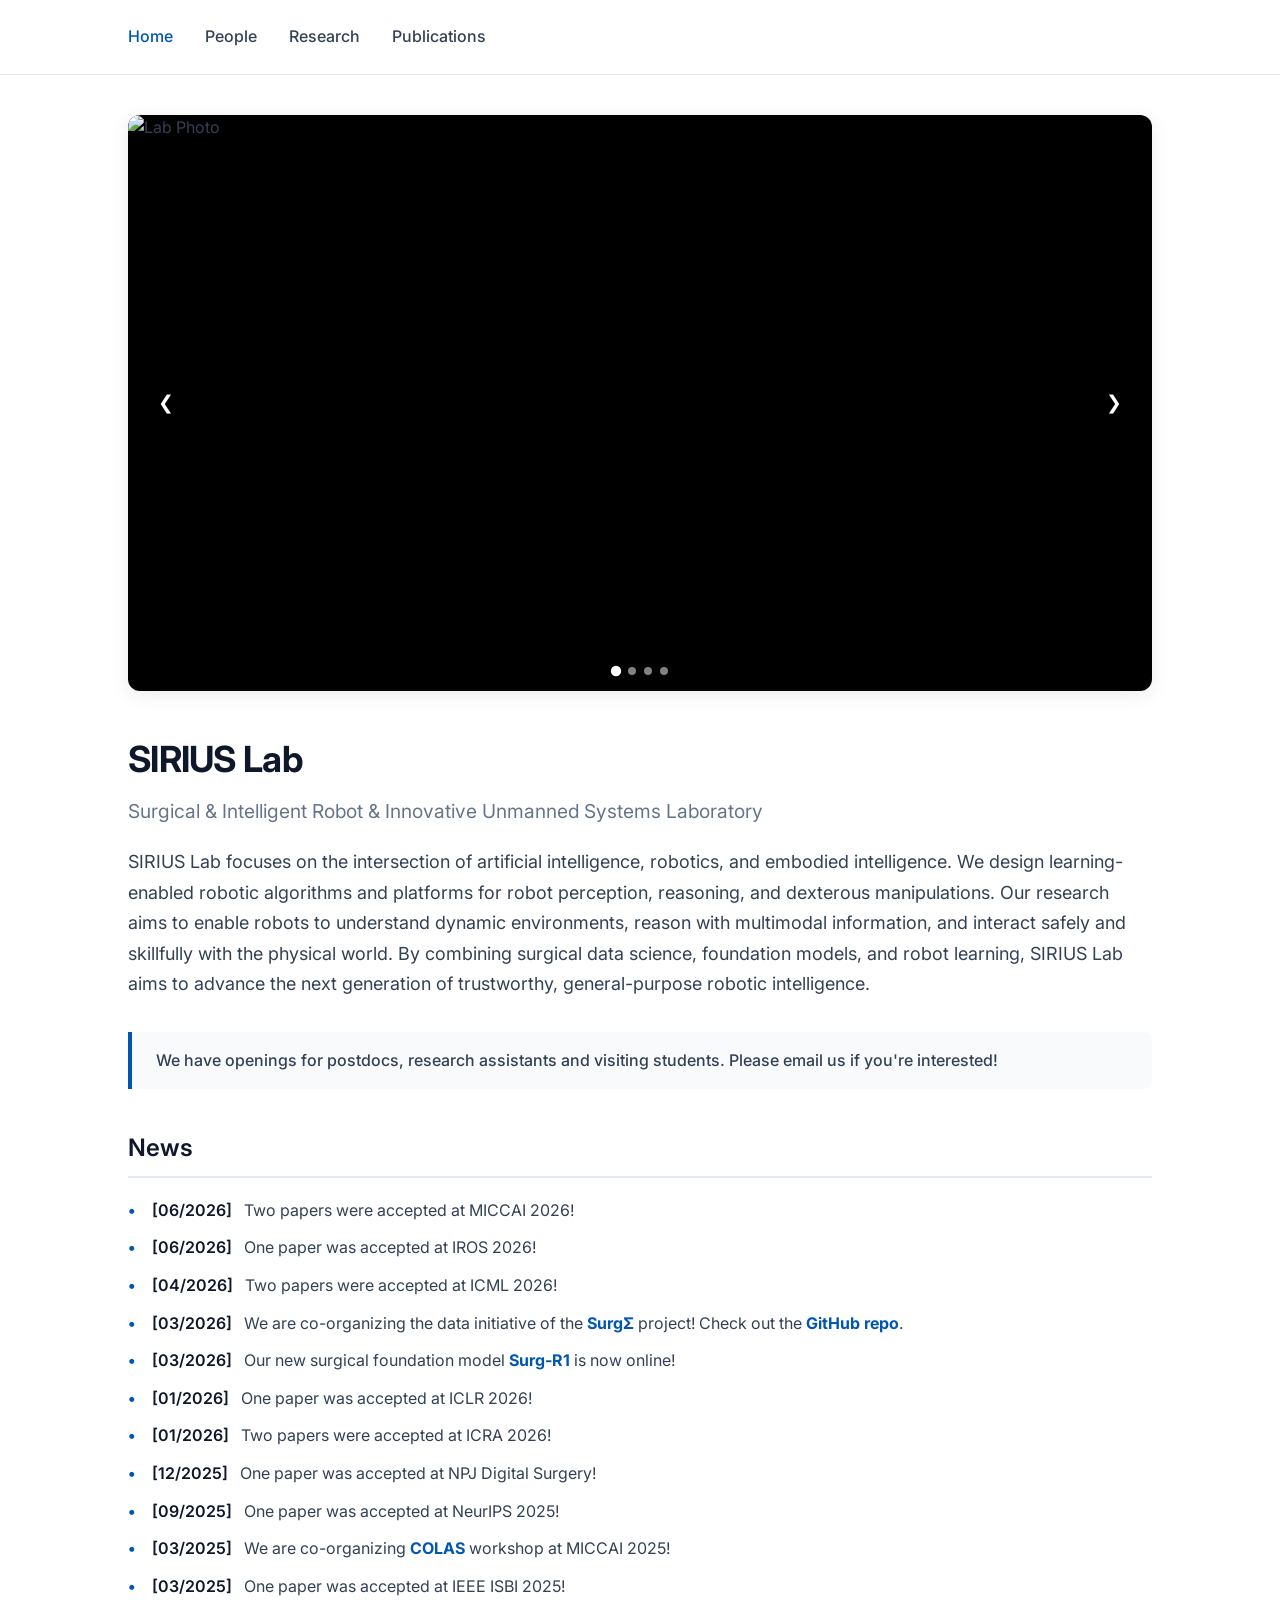
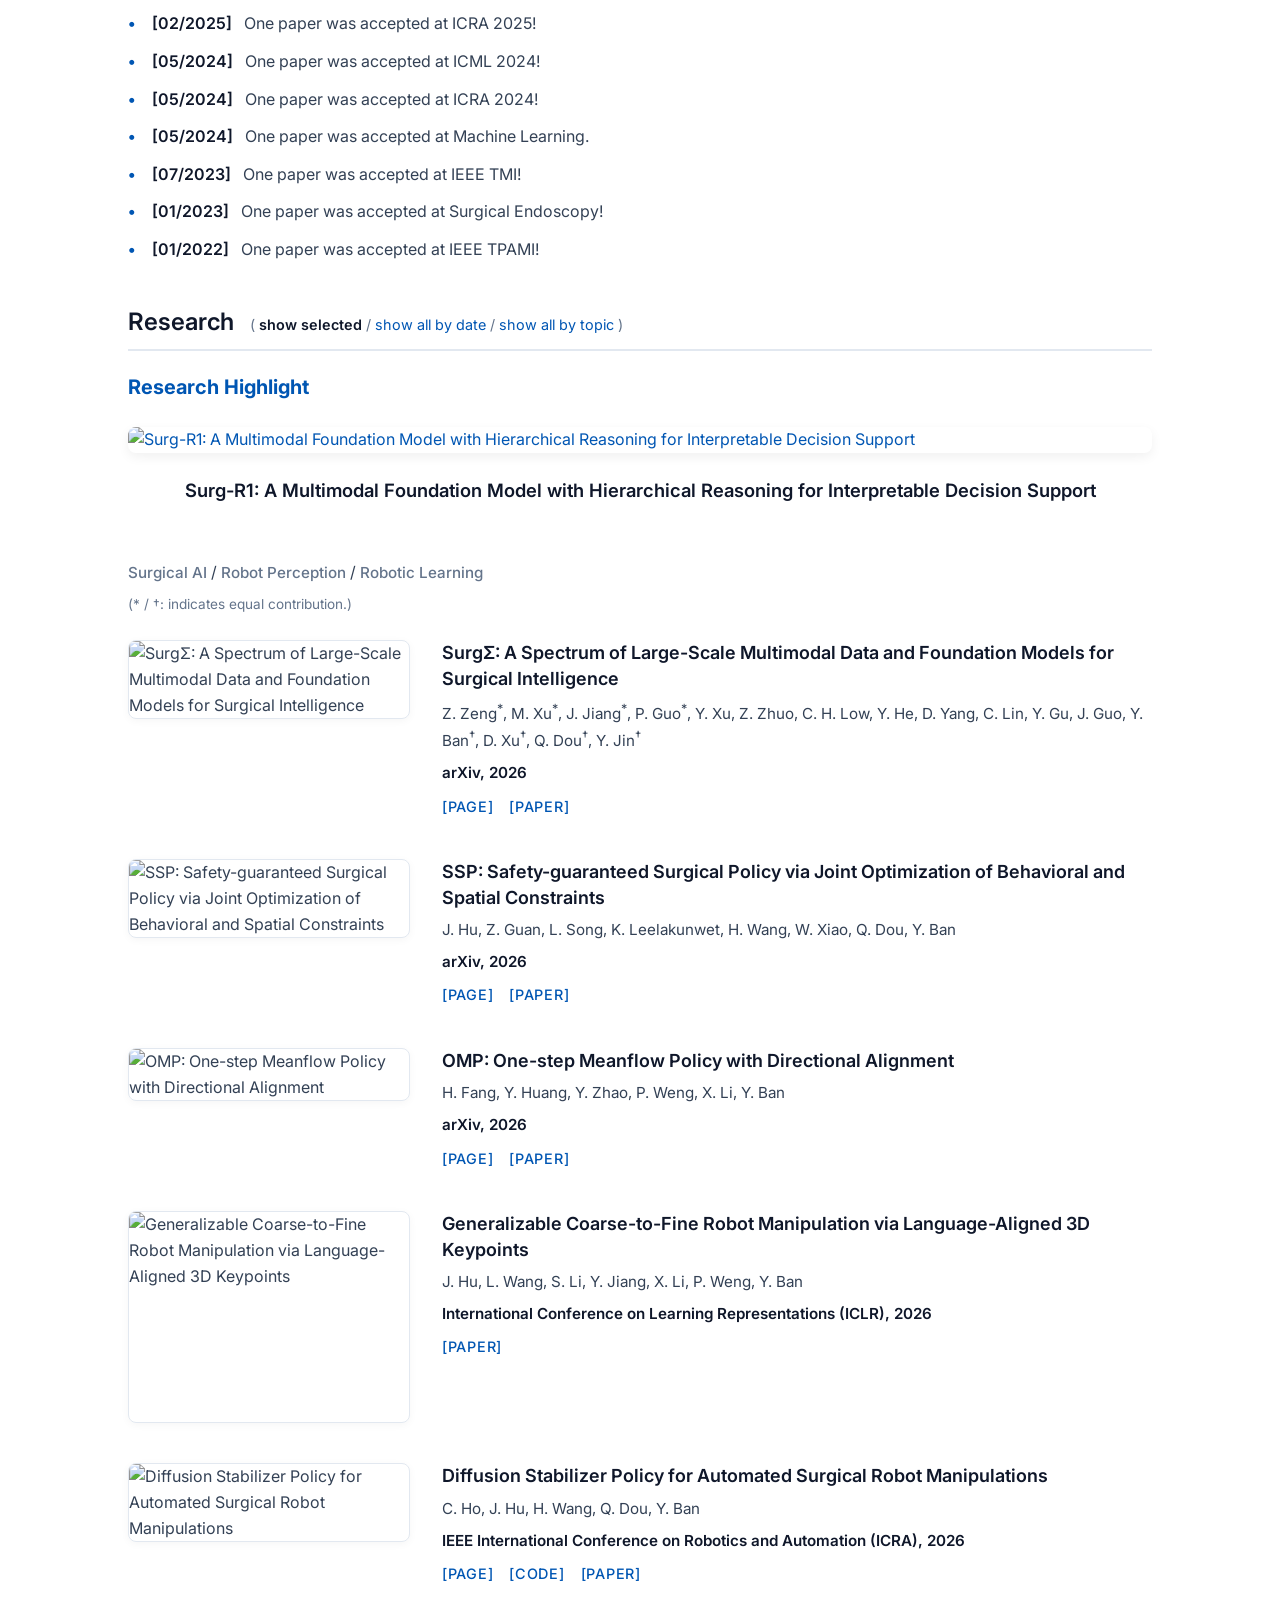
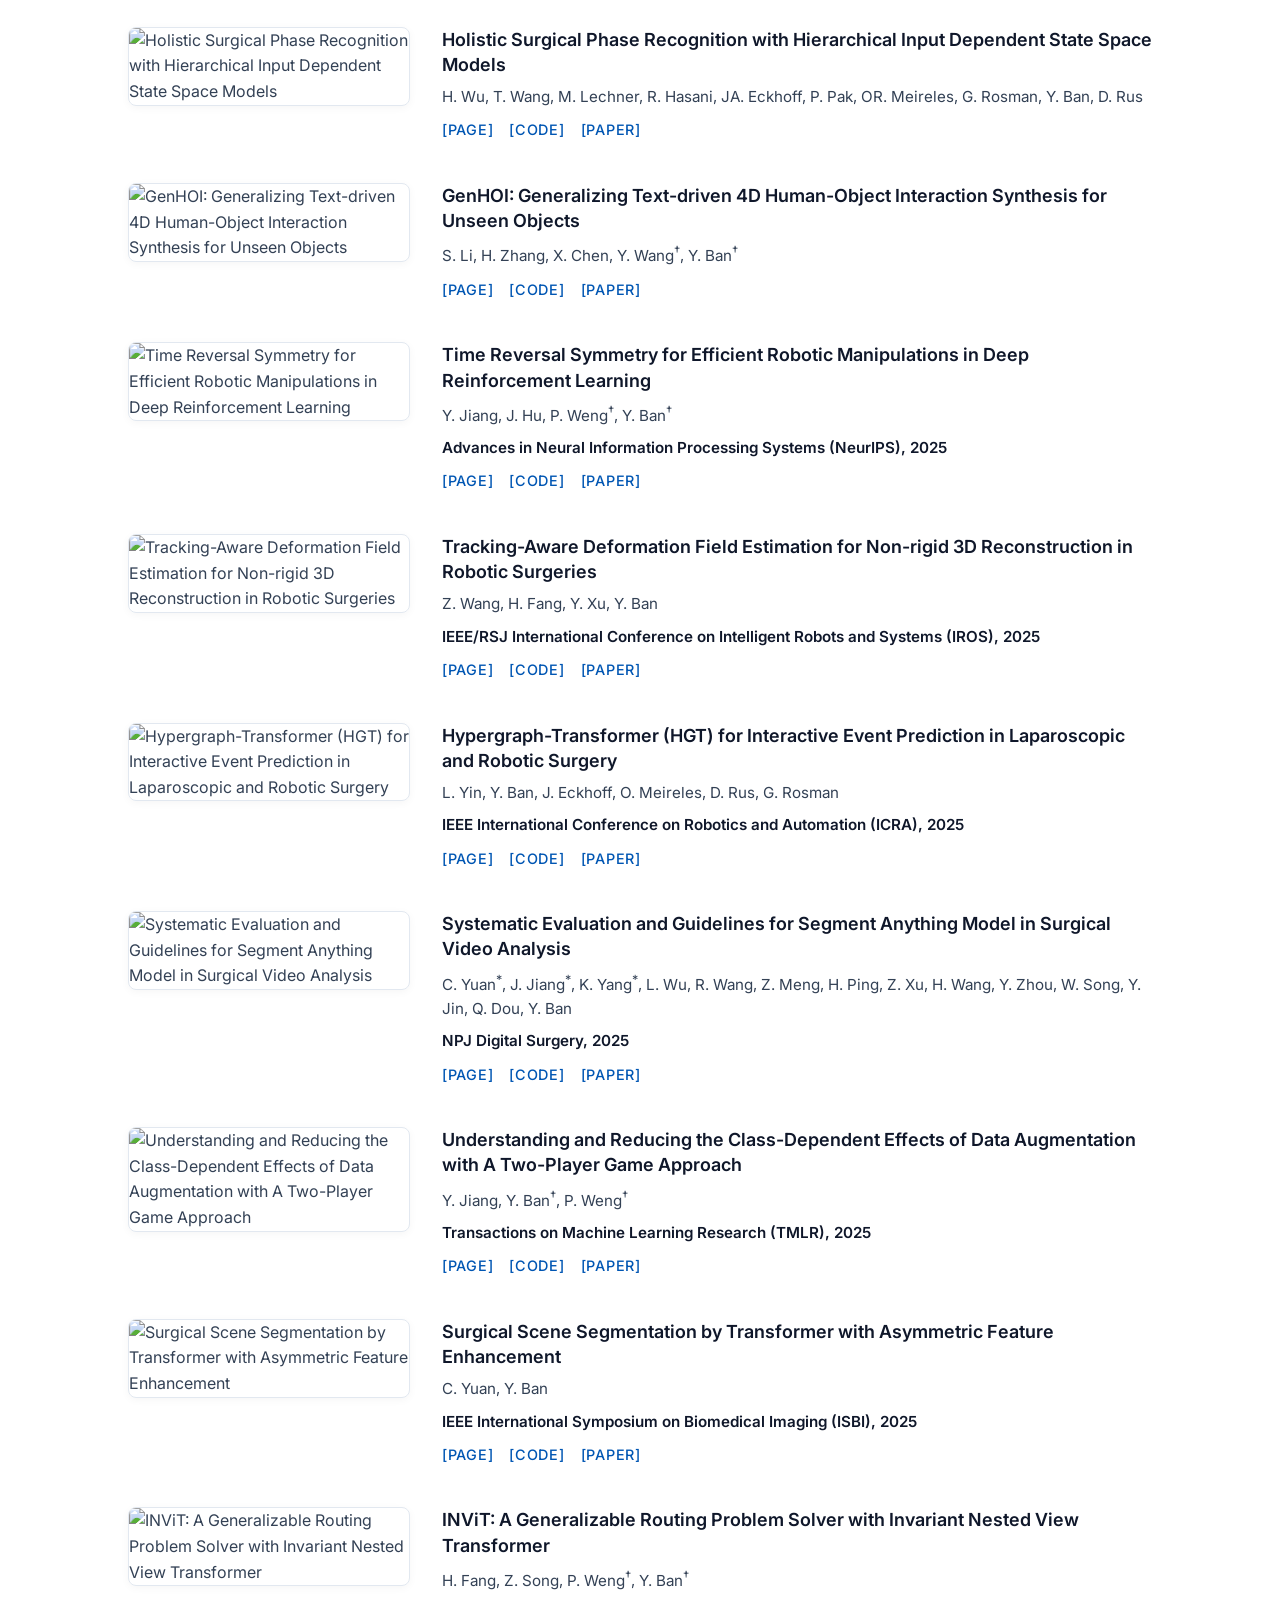
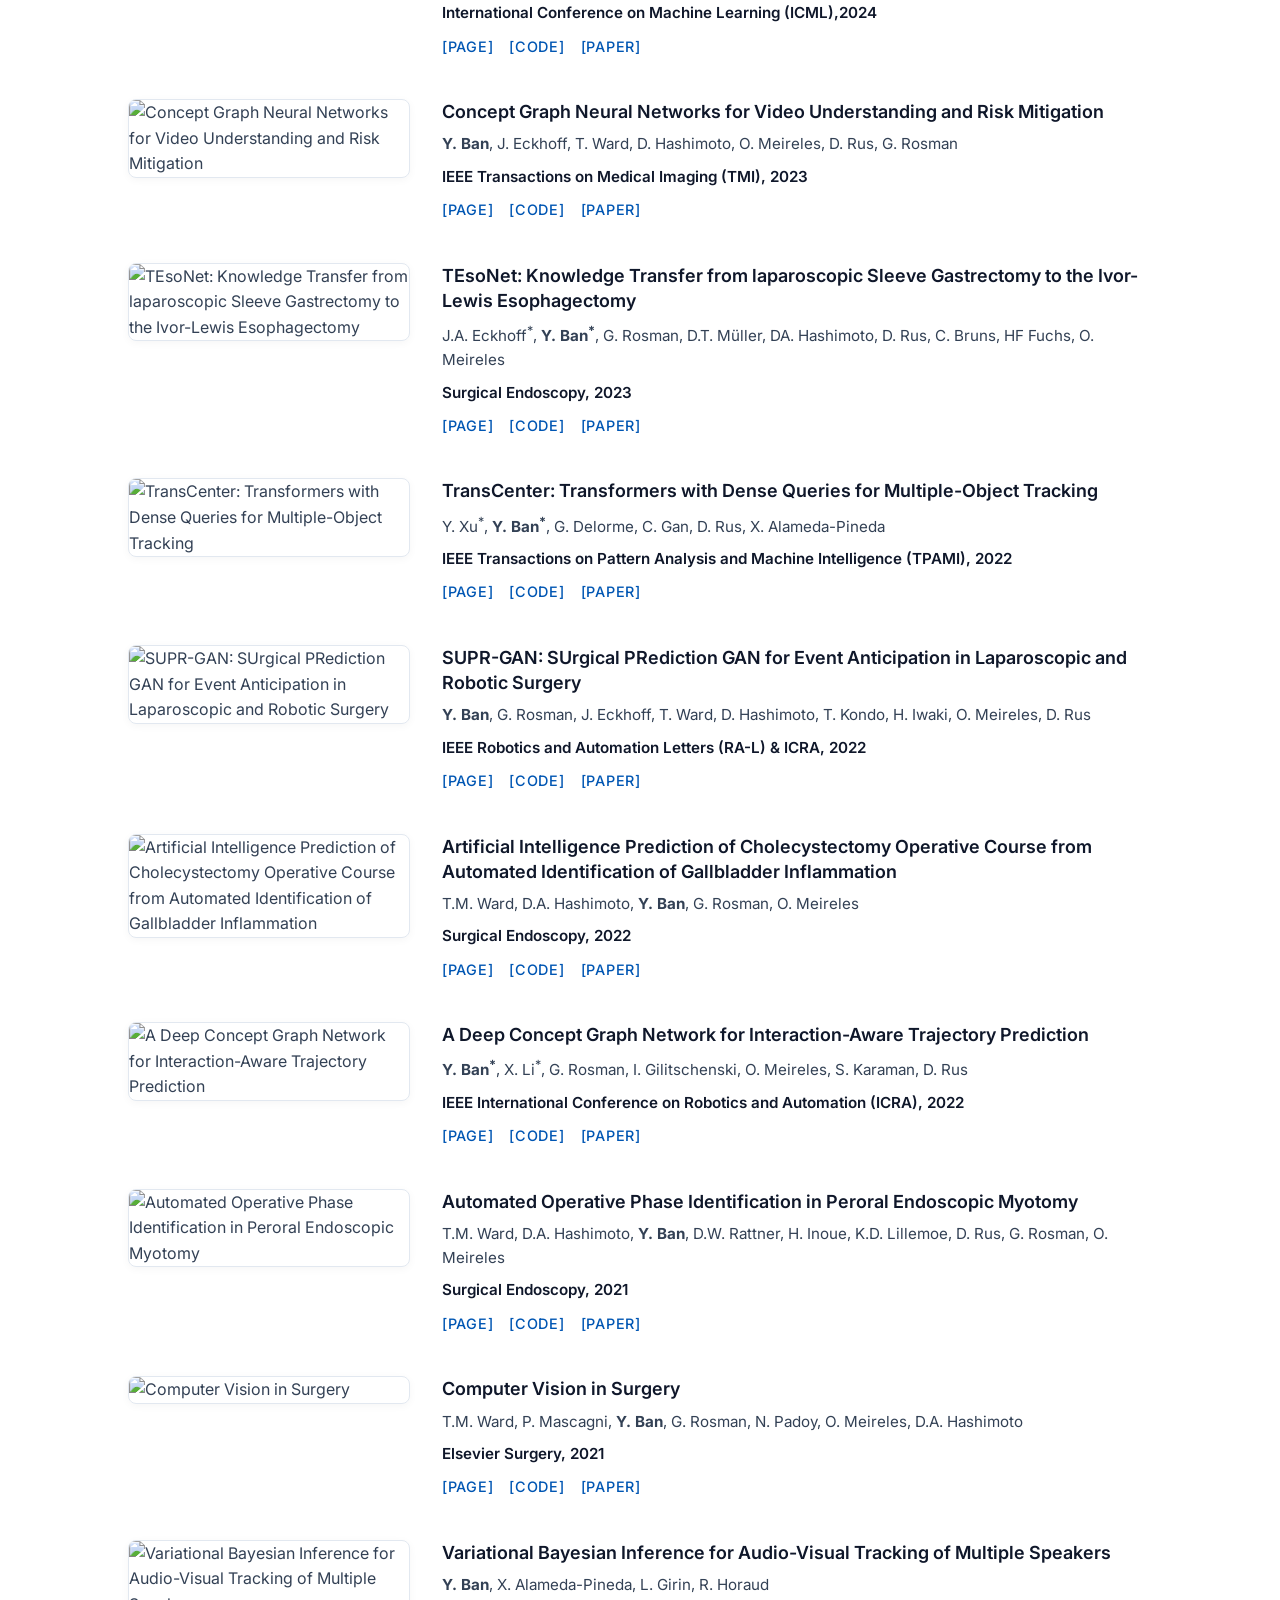
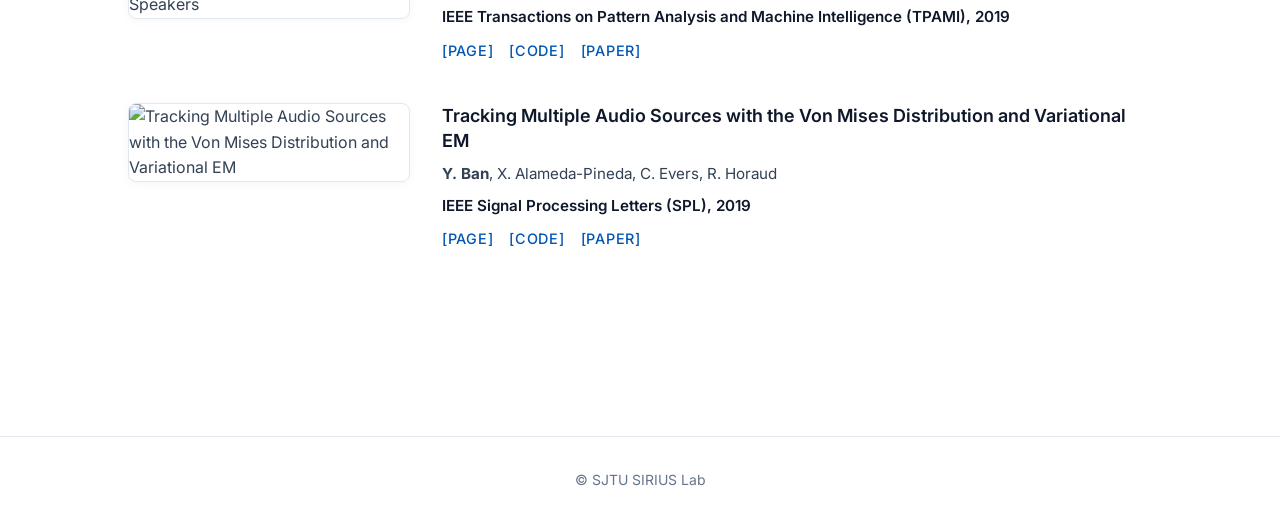
==== commit 36a2b8f1: "Update lab mission and news" ====
--- a/index.html
+++ b/index.html
@@ -28,10 +28,12 @@
     <h1>SIRIUS Lab</h1>
     <h2 style="margin-top: 0; border: none; font-size: 1.2rem; color: var(--text-muted); font-weight: 400; padding-bottom: 0;">Surgical & Intelligent Robot & Innovative Unmanned Systems Laboratory</h2>
     <div class="lab-desc">
-      SIRIUS Lab focuses on the intersection of artificial intelligence, robotics, and surgery. We design learning-enabled
-      robotic algorithms and platforms to understand complex environments, plan dexterous manipulation, and execute with
-      precision. Our technologies are designed to drive impactful applications across daily life, industrial automation,
-      and robotic surgery.
+      SIRIUS Lab focuses on the intersection of artificial intelligence, robotics, and embodied intelligence. We design
+      learning-enabled robotic algorithms and platforms for robot
+      perception, reasoning, and dexterous manipulations. Our research aims to enable robots to
+      understand dynamic environments, reason with multimodal information, and interact safely and skillfully with the
+      physical world. By combining surgical data science, foundation models, and robot learning,
+      SIRIUS Lab aims to advance the next generation of trustworthy, general-purpose robotic intelligence.
     </div>
     <div class="hiring">
       We have openings for postdocs, research assistants and visiting students. Please email us if you're interested!
@@ -40,10 +42,13 @@
     <div class="section">
       <h2>News</h2>
       <ul class="news-list">
+        <li><span class="highlight">[06/2026]</span> Two papers were accepted at MICCAI 2026!</li>
+        <li><span class="highlight">[06/2026]</span> One paper was accepted at IROS 2026!</li>
+        <li><span class="highlight">[04/2026]</span> Two papers were accepted at ICML 2026!</li>
         <li><span class="highlight">[03/2026]</span> We are co-organizing the data initiative of the <a href="https://surgsigma.github.io" target="_blank" style="font-weight: bold;">SurgΣ</a> project! Check out the <a href="https://github.com/SurgSigma/SurgSigma" target="_blank" style="font-weight: bold;">GitHub repo</a>.</li>
         <li><span class="highlight">[03/2026]</span> Our new surgical foundation model <a href="https://jianjiang1995.github.io/Surg-R1/" target="_blank" style="font-weight: bold;">Surg-R1</a> is now online!</li>
         <li><span class="highlight">[01/2026]</span> One paper was accepted at ICLR 2026!</li>
-        <li><span class="highlight">[01/2026]</span> One paper was accepted at ICRA 2026!</li>
+        <li><span class="highlight">[01/2026]</span> Two papers were accepted at ICRA 2026!</li>
         <li><span class="highlight">[12/2025]</span> One paper was accepted at NPJ Digital Surgery!</li>
         <li><span class="highlight">[09/2025]</span> One paper was accepted at NeurIPS 2025!</li>
         <li><span class="highlight">[03/2025]</span> We are co-organizing <a
@@ -626,4 +631,4 @@
   </script>
 </body>
 
-</html>+</html>
